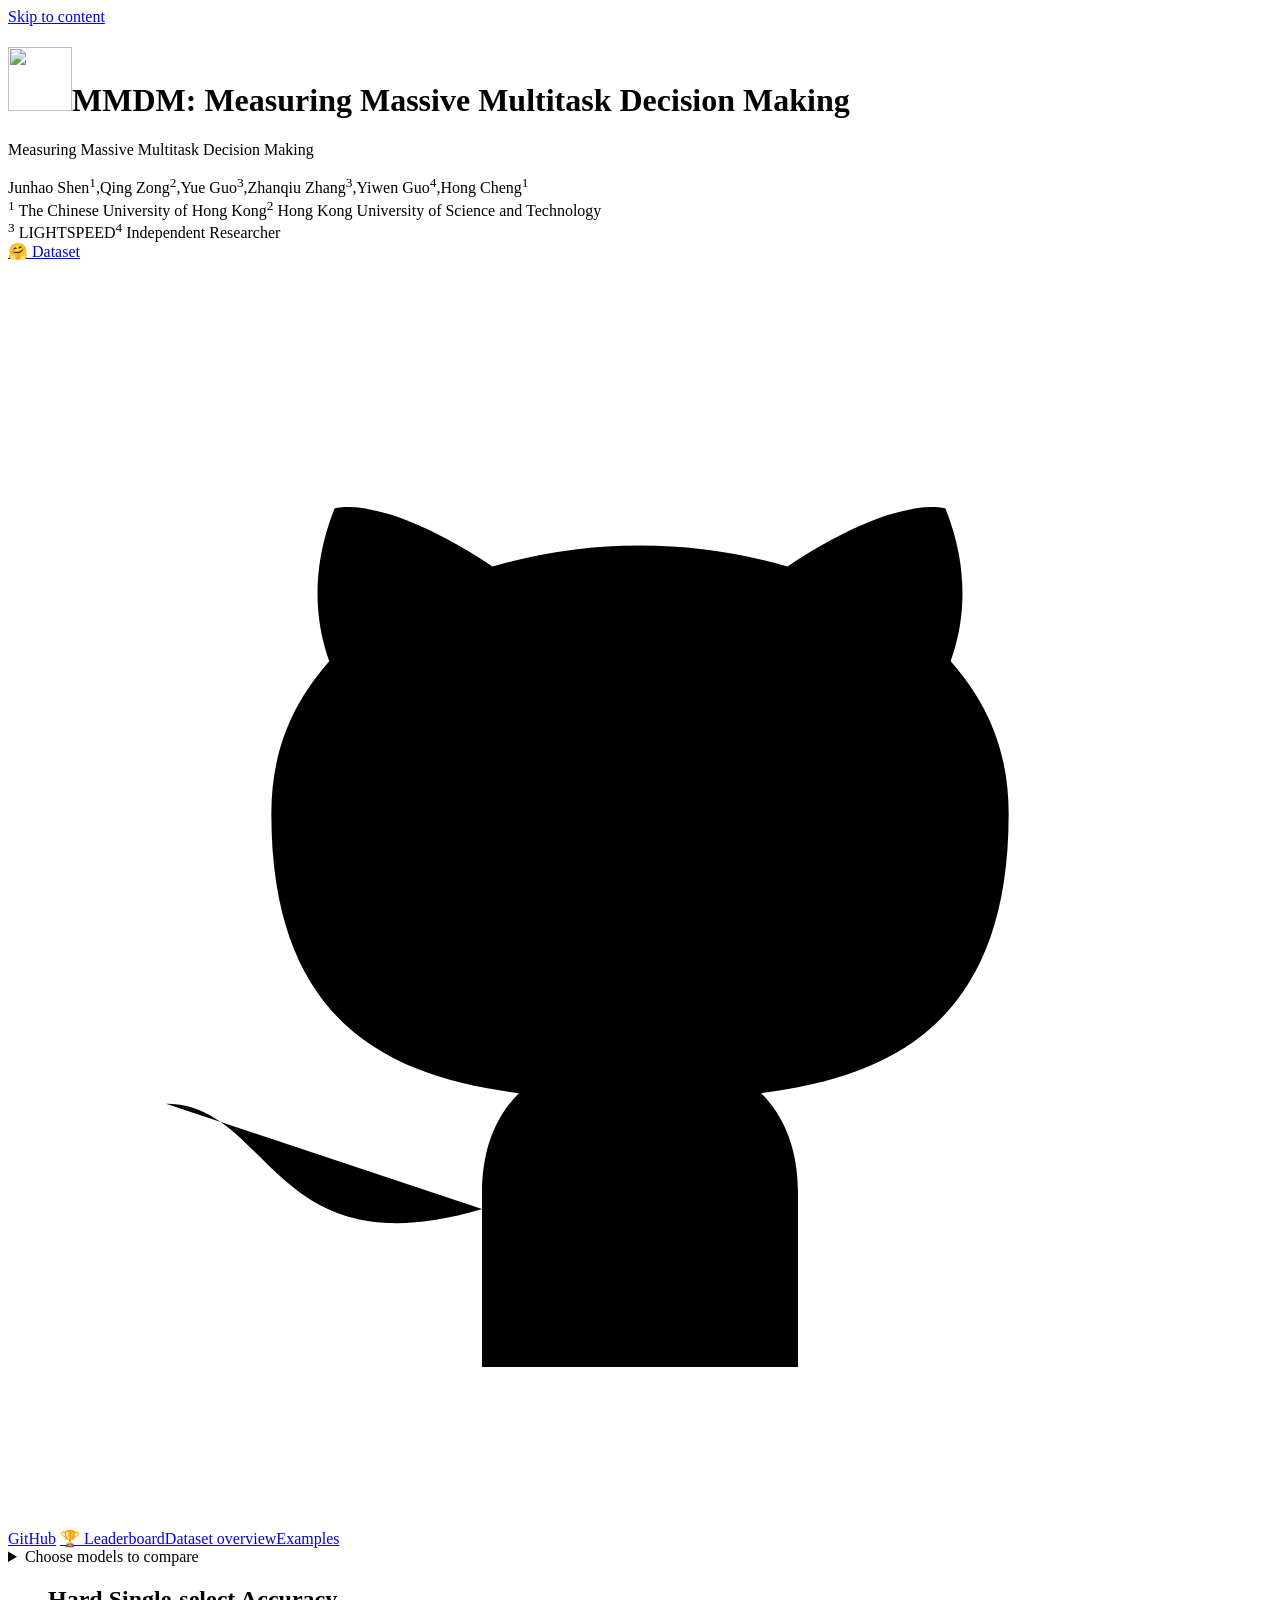
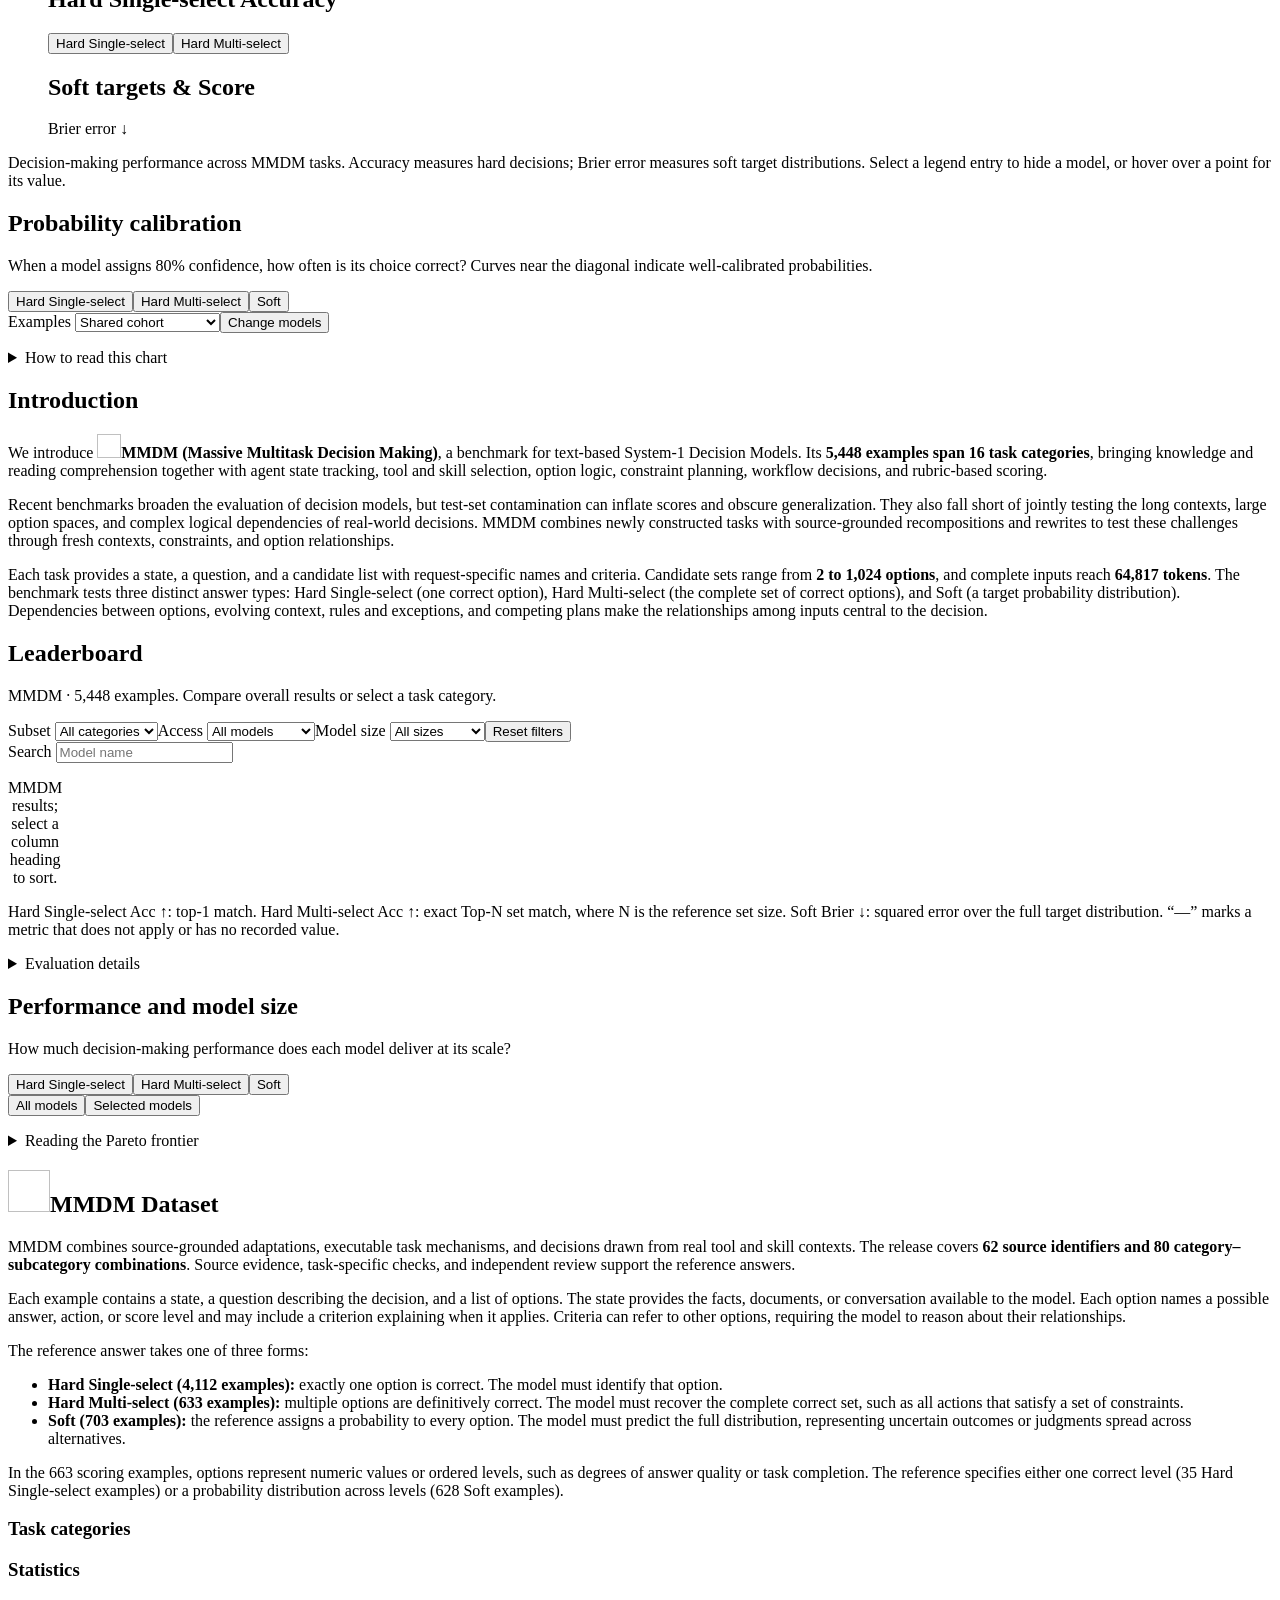
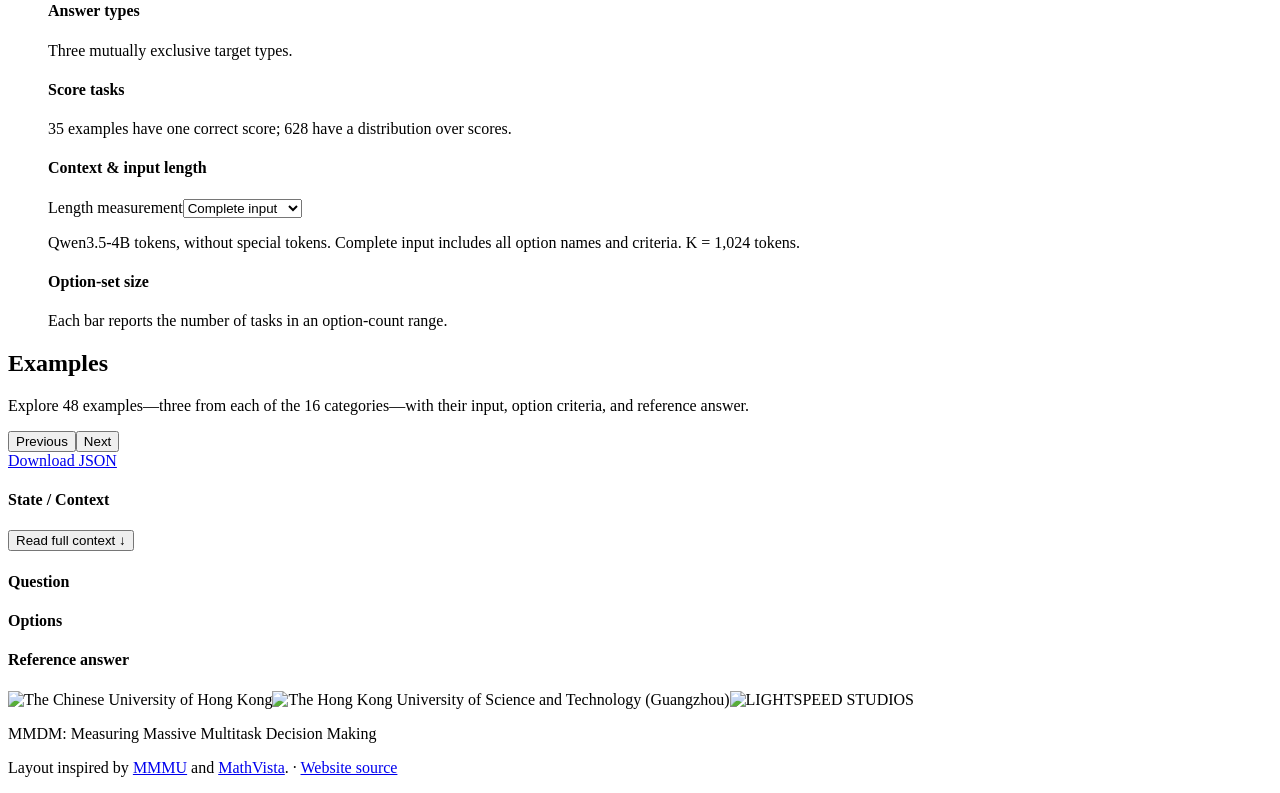
==== templates/index.html @ 2a70b7de "Update completed StartLux results and simplify dataset introduction" ====
<!doctype html>
<html lang="en">
<head>
<meta charset="utf-8"><meta name="viewport" content="width=device-width,initial-scale=1">
<meta name="theme-color" content="#ffffff">
<meta name="description" content="MMDM: Measuring Massive Multitask Decision Making. 5,448 decisions, 16 categories, Hard Single-select, Hard Multi-select and Soft targets.">
<title>MMDM: Measuring Massive Multitask Decision Making</title>
<link id="page-icon" rel="icon" type="image/png">
<style>@@CSS@@</style>
</head>
<body>
<a class="skip-link" href="#main">Skip to content</a>
<main id="main">
<header class="publication-header container">
<h1><img id="main-logo" class="benchmark-logo title-logo" src="@@LOGO@@" alt="" width="64" height="64">MMDM<span class="sr-only">: Measuring Massive Multitask Decision Making</span></h1>
<p class="publication-title">Measuring Massive Multitask Decision Making</p>
<div class="publication-authors" aria-label="Authors">
<span>Junhao Shen<sup>1</sup>,</span><span>Qing Zong<sup>2</sup>,</span><span>Yue Guo<sup>3</sup>,</span><span>Zhanqiu Zhang<sup>3</sup>,</span><span>Yiwen Guo<sup>4</sup>,</span><span>Hong Cheng<sup>1</sup></span>
</div>
<div class="publication-affiliations" aria-label="Author affiliations">
<div class="affiliation-row"><span><sup>1</sup> The Chinese University of Hong Kong</span><span><sup>2</sup> Hong Kong University of Science and Technology</span></div>
<div class="affiliation-row"><span><sup>3</sup> LIGHTSPEED</span><span><sup>4</sup> Independent Researcher</span></div>
</div>
<div class="publication-links">
<a href="https://huggingface.co/datasets/shenjunhao/mmdm" target="_blank" rel="noopener">🤗 Dataset</a>
<a href="https://github.com/mmdm-benchmark/mmdm" target="_blank" rel="noopener"><svg viewBox="0 0 24 24" aria-hidden="true"><path d="M9 18c-4 1.2-4-2-6-2m12 5v-3.3c0-.9-.3-1.5-.7-1.9 2.3-.3 4.7-1.2 4.7-5.3 0-1.2-.4-2.1-1.1-2.9.1-.3.5-1.4-.1-2.9 0 0-.9-.3-3 1.1A10 10 0 0 0 12 5.4a10 10 0 0 0-2.8.4C7.1 4.4 6.2 4.7 6.2 4.7c-.6 1.5-.2 2.6-.1 2.9C5.4 8.4 5 9.3 5 10.5c0 4.1 2.4 5 4.7 5.3-.4.4-.7 1-.7 1.9V21"/></svg> GitHub</a>
<a href="#leaderboard">🏆 Leaderboard</a><a href="#dataset">Dataset overview</a><a href="#examples">Examples</a>
</div>
</header>
<section class="teaser container wide" aria-label="Decision model comparison">
<details class="figure-controls" id="model-picker"><summary><span>Choose models to compare</span><span id="selected-model-count" class="selection-count"></span></summary><p class="picker-help">Select models for the performance and calibration charts. The size comparison also offers an all-model view.</p><div class="model-choices" id="figure-models"></div><button type="button" id="reset-models" class="text-button">Reset to representative models</button></details>
<div class="teaser-plots">
<figure><div class="plot-heading radar-heading"><h2 id="radar-title">Hard Single-select Accuracy</h2><div class="calibration-tabs" role="tablist" aria-label="Radar answer type"><button id="radar-tab-single" type="button" role="tab" data-radar-mode="single" aria-selected="true" aria-controls="radar-panel">Hard Single-select</button><button id="radar-tab-set" type="button" role="tab" data-radar-mode="set" aria-selected="false" aria-controls="radar-panel" tabindex="-1">Hard Multi-select</button></div></div><div id="radar-panel" role="tabpanel" aria-labelledby="radar-tab-single"><div id="radar-chart" class="chart"></div></div></figure>
<figure><div class="plot-heading"><h2>Soft targets &amp; Score</h2><span class="plot-unit">Brier error ↓</span></div><div id="soft-chart" class="chart"></div></figure>
</div>
<div class="model-legend" id="figure-legend" aria-label="Visible models"></div>

<p class="figure-caption">Decision-making performance across MMDM tasks. Accuracy measures hard decisions; Brier error measures soft target distributions. Select a legend entry to hide a model, or hover over a point for its value.</p>
</section>
<section class="section container wide calibration-section" id="calibration">
<h2 id="calibration-title">Probability calibration</h2>
<p id="calibration-description" class="section-description">When a model assigns 80% confidence, how often is its choice correct? Curves near the diagonal indicate well-calibrated probabilities.</p>
<div class="calibration-controls"><div class="calibration-tabs" role="tablist" aria-label="Calibration target type"><button id="cal-tab-hard" type="button" role="tab" data-cal-mode="hard" aria-selected="true" aria-controls="calibration-panel">Hard Single-select</button><button id="cal-tab-set" type="button" role="tab" data-cal-mode="set" aria-selected="false" aria-controls="calibration-panel" tabindex="-1">Hard Multi-select</button><button id="cal-tab-soft" type="button" role="tab" data-cal-mode="soft" aria-selected="false" aria-controls="calibration-panel" tabindex="-1">Soft</button></div><div class="calibration-actions"><label id="calibration-population-control">Examples <select id="calibration-population"><option value="common">Shared cohort</option><option value="all">All eligible per model</option></select></label><button id="calibration-models" type="button" class="text-button">Change models</button></div></div>
<div id="calibration-panel" role="tabpanel" aria-labelledby="cal-tab-hard"><div id="calibration-chart" class="chart calibration-chart"></div></div>
<div id="calibration-legend" class="model-legend" aria-label="Calibration models"></div>
<p id="calibration-readout" class="calibration-readout" aria-live="polite"></p>
<p id="calibration-caption" class="figure-caption"></p>
<details class="protocol"><summary>How to read this chart</summary><div id="calibration-method"><p>Hard Single-select compares the predicted probability of the chosen option with observed accuracy. Soft compares it with the reference probability assigned to that option. Curves below the diagonal indicate overconfidence; curves above it indicate underconfidence.</p><p>Curves use normalized native predictions with a unique highest-probability option. Invalid predictions, grouped outputs, tied maxima and Hard Multi-select tasks are excluded. The shared cohort is fixed by the source evaluation; selecting different curves does not change its membership. Random has no unique top choice and is omitted.</p></div><div id="set-method" hidden><p>Exact set match uses the top N ranked options, where N is the reference set size; all N must be correct. Boundary ties do not receive a correct match. Accuracy includes all 633 Hard Multi-select tasks, including grouped requests and failed requests.</p><p>Top-N balance uses valid native predictions. After normalizing probabilities within the selected top N, balance is 1 − TV(p, Uniform(N)) / (1 − 1/N), averaged across tasks. A value of 100% means equal weight on the selected options; it can be high even when those options are wrong. Hover over a point to see each metric’s denominator.</p></div></details>
</section>
<section class="section container" id="overview">
<h2>Introduction</h2>
<div class="prose">
<p>We introduce <img class="benchmark-logo inline-logo" data-logo alt="" width="24" height="24"><strong>MMDM (Massive Multitask Decision Making)</strong>, a benchmark for text-based System-1 Decision Models. Its <strong>5,448 examples span 16 task categories</strong>, bringing knowledge and reading comprehension together with agent state tracking, tool and skill selection, option logic, constraint planning, workflow decisions, and rubric-based scoring.</p>
<p>Recent benchmarks broaden the evaluation of decision models, but test-set contamination can inflate scores and obscure generalization. They also fall short of jointly testing the long contexts, large option spaces, and complex logical dependencies of real-world decisions. MMDM combines newly constructed tasks with source-grounded recompositions and rewrites to test these challenges through fresh contexts, constraints, and option relationships.</p>
<p>Each task provides a state, a question, and a candidate list with request-specific names and criteria. Candidate sets range from <strong>2 to 1,024 options</strong>, and complete inputs reach <strong>64,817 tokens</strong>. The benchmark tests three distinct answer types: Hard Single-select (one correct option), Hard Multi-select (the complete set of correct options), and Soft (a target probability distribution). Dependencies between options, evolving context, rules and exceptions, and competing plans make the relationships among inputs central to the decision.</p>
<p id="result-summary"></p>
<p id="result-analysis"></p>
</div>
</section>
<section class="section container wide" id="leaderboard">
<h2>Leaderboard</h2>
<p class="section-description">MMDM · 5,448 examples. Compare overall results or select a task category.</p>
<p class="update-date" id="snapshot-date"></p>
<div class="table-controls">
<div class="filter-group"><label>Subset <select id="leader-scope"><option value="overall">All categories</option></select></label><label>Access <select id="leader-access"><option value="all">All models</option><option value="open">Open source</option><option value="closed">Closed source</option></select></label><label>Model size <select id="leader-size"><option value="all">All sizes</option><option value="small">≤ 1B</option><option value="compact">&gt; 1–4B</option><option value="medium">&gt; 4–10B</option><option value="large">&gt; 10–30B</option><option value="xlarge">&gt; 30B</option><option value="unknown">Undisclosed</option></select></label><button id="reset-filters" class="text-button" type="button">Reset filters</button></div>
<label>Search <input type="search" id="model-search" placeholder="Model name" autocomplete="off"></label>
</div>
<p class="subset-description" id="subset-counts"></p>
<div class="table-scroll" role="region" aria-label="Decision model results" tabindex="0"><table id="leaderboard-table"><caption class="sr-only">MMDM results; select a column heading to sort.</caption><thead id="leaderboard-head"></thead><tbody id="leaderboard-body"></tbody></table></div>
<p class="table-status" id="table-status" aria-live="polite"></p>
<p class="metric-note">Hard Single-select Acc ↑: top-1 match. Hard Multi-select Acc ↑: exact Top-N set match, where N is the reference set size. Soft Brier ↓: squared error over the full target distribution. “—” marks a metric that does not apply or has no recorded value.</p>
<details class="protocol"><summary>Evaluation details</summary><div>
<p>Hard accuracy uses every item of the corresponding label type; failed requests count as incorrect. Soft Brier is averaged over each model’s valid, native full-distribution predictions. Hover over a value to see its denominator.</p>
<p>For inputs beyond a model’s context budget, the evaluation retains the question, options, and criteria, and truncates the middle of the state. Large candidate sets use the recorded native or grouped decision protocol.</p>
<p>Open source identifies models with publicly released weights or adapters and inference code; closed source identifies hosted models without a public checkpoint. Sizes follow the reported model or backbone scale in billions of parameters. For mixture-of-experts models, filtering uses total parameters; active parameters are shown separately when reported. Undisclosed sizes remain a separate group.</p>
<p>Random (uniform) reports analytic expected hard accuracy and a uniform probability distribution. Model names link to available model or project pages.</p>
</div></details>
</section>
<section class="section container wide pareto-section" id="model-scale">
<h2>Performance and model size</h2>
<p class="section-description">How much decision-making performance does each model deliver at its scale?</p>
<div class="calibration-controls"><div class="calibration-tabs" role="tablist" aria-label="Size comparison metric"><button id="pareto-tab-single" type="button" role="tab" data-pareto-mode="single" aria-selected="true" aria-controls="pareto-panel">Hard Single-select</button><button id="pareto-tab-set" type="button" role="tab" data-pareto-mode="set" aria-selected="false" aria-controls="pareto-panel" tabindex="-1">Hard Multi-select</button><button id="pareto-tab-soft" type="button" role="tab" data-pareto-mode="soft" aria-selected="false" aria-controls="pareto-panel" tabindex="-1">Soft</button></div><div class="calibration-tabs compact-tabs" role="group" aria-label="Models in size comparison"><button type="button" data-pareto-pool="all" aria-pressed="true">All models</button><button type="button" data-pareto-pool="selected" aria-pressed="false">Selected models</button></div></div>
<div id="pareto-panel" role="tabpanel" aria-labelledby="pareto-tab-single"><div id="pareto-chart" class="chart pareto-chart"></div></div>
<div id="pareto-legend" class="pareto-legend"></div>
<ol id="pareto-frontier-models" class="frontier-models" aria-label="Models on the Pareto frontier"></ol>
<p id="pareto-readout" class="calibration-readout" aria-live="polite"></p>
<p id="pareto-caption" class="figure-caption"></p>
<details class="protocol"><summary>Reading the Pareto frontier</summary><p>A model is on the frontier when no displayed model with a disclosed size is both no larger and at least as accurate (or no worse in Soft Brier), with a strict improvement in one dimension. The frontier is computed separately for each metric. The smooth curve connects measured frontier models; numbered markers identify them below the chart. Lower Soft Brier is better.</p><p>The horizontal axis uses reported total or backbone parameters on a logarithmic scale, including total parameters for mixture-of-experts models. Models with undisclosed sizes appear as horizontal dashed reference lines. Soft Brier uses each model’s valid native predictions, as in the leaderboard.</p></details>
</section>
<section class="section container wide" id="dataset">
<h2><img class="benchmark-logo heading-logo" data-logo alt="" width="42" height="42">MMDM Dataset</h2>
<div class="prose dataset-intro">
<p>MMDM combines source-grounded adaptations, executable task mechanisms, and decisions drawn from real tool and skill contexts. The release covers <strong>62 source identifiers and 80 category–subcategory combinations</strong>. Source evidence, task-specific checks, and independent review support the reference answers.</p>
<p>Each example contains a state, a question describing the decision, and a list of options. The state provides the facts, documents, or conversation available to the model. Each option names a possible answer, action, or score level and may include a criterion explaining when it applies. Criteria can refer to other options, requiring the model to reason about their relationships.</p>
<p>The reference answer takes one of three forms:</p>
<ul class="answer-type-definitions">
<li><strong>Hard Single-select (4,112 examples):</strong> exactly one option is correct. The model must identify that option.</li>
<li><strong>Hard Multi-select (633 examples):</strong> multiple options are definitively correct. The model must recover the complete correct set, such as all actions that satisfy a set of constraints.</li>
<li><strong>Soft (703 examples):</strong> the reference assigns a probability to every option. The model must predict the full distribution, representing uncertain outcomes or judgments spread across alternatives.</li>
</ul>
<p>In the 663 scoring examples, options represent numeric values or ordered levels, such as degrees of answer quality or task completion. The reference specifies either one correct level (35 Hard Single-select examples) or a probability distribution across levels (628 Soft examples).</p>
</div>
<h3>Task categories</h3>
<div id="category-chart" class="category-figure" aria-label="Distribution across 16 task categories"></div>
<h3 class="statistics-heading">Statistics</h3>
<div class="statistics-grid">
<figure class="stat-panel label-panel"><h4>Answer types</h4><div id="label-chart"></div><figcaption>Three mutually exclusive target types.</figcaption></figure>
<figure class="stat-panel"><h4>Score tasks</h4><div id="score-chart"></div><figcaption>35 examples have one correct score; 628 have a distribution over scores.</figcaption></figure>
<figure class="stat-panel"><div class="stat-heading"><h4>Context &amp; input length</h4><label class="sr-only" for="length-kind">Length measurement</label><select id="length-kind"><option value="full_input">Complete input</option><option value="state_question">State + question</option></select></div><div id="context-chart"></div><p class="stat-summary" id="context-summary"></p><figcaption>Qwen3.5-4B tokens, without special tokens. Complete input includes all option names and criteria. K = 1,024 tokens.</figcaption></figure>
<figure class="stat-panel"><div class="stat-heading"><h4>Option-set size</h4></div><div id="option-chart"></div><p class="stat-summary" id="option-summary"></p><figcaption>Each bar reports the number of tasks in an option-count range.</figcaption></figure>
</div>
</section>
<section class="section container" id="examples">
<h2>Examples</h2>
<p class="section-description">Explore 48 examples—three from each of the 16 categories—with their input, option criteria, and reference answer.</p>
<div class="example-controls"><div class="example-pager" role="group" aria-label="Browse all examples"><button id="previous-example" type="button" aria-label="Previous example">Previous</button><span id="example-count" aria-live="polite"></span><button id="next-example" type="button" aria-label="Next example">Next</button></div></div>
<article class="example" id="example-card"><div class="example-header"><div class="example-details" aria-live="polite"><strong id="example-kind"></strong><span id="example-category-name"></span><span id="example-meta"></span></div><a href="#" id="download-example" download>Download JSON</a></div>
<h4>State / Context</h4><div class="state-frame" id="state-frame"><pre id="example-state"></pre></div><button id="expand-state" class="text-button" type="button" aria-expanded="false">Read full context ↓</button>
<h4>Question</h4><p id="example-question"></p><h4>Options</h4><ol id="example-options"></ol>
<div class="example-response"><h4>Reference answer</h4><p id="answer-summary"></p><div id="answer-chart"></div></div>
<p class="example-source" id="example-source"></p>
</article>
</section>
<noscript><p class="container">Enable JavaScript to explore the embedded results, charts, and examples.</p></noscript>
<p class="container" id="load-error" hidden role="alert">The page could not render its embedded data.</p>
</main>
<footer class="container"><div class="institution-logos" aria-label="Institutions"><img class="institution-cuhk" src="@@CUHK@@" alt="The Chinese University of Hong Kong" width="114" height="90"><img class="institution-hkust" src="@@HKUST@@" alt="The Hong Kong University of Science and Technology (Guangzhou)" width="58" height="90"><img class="institution-lightspeed" src="@@LIGHTSPEED@@" alt="LIGHTSPEED STUDIOS" width="340" height="152"></div><p>MMDM: Measuring Massive Multitask Decision Making</p><p>Layout inspired by <a href="https://mmmu-benchmark.github.io/">MMMU</a> and <a href="https://mathvista.github.io/">MathVista</a>. · <a href="https://github.com/mmdm-benchmark/mmdm-benchmark.github.io">Website source</a></p></footer>
<script id="benchmark-data" type="application/json">@@DATA@@</script>
<script>@@HOVERJS@@
@@CHARTJS@@
@@JS@@</script>
</body></html>
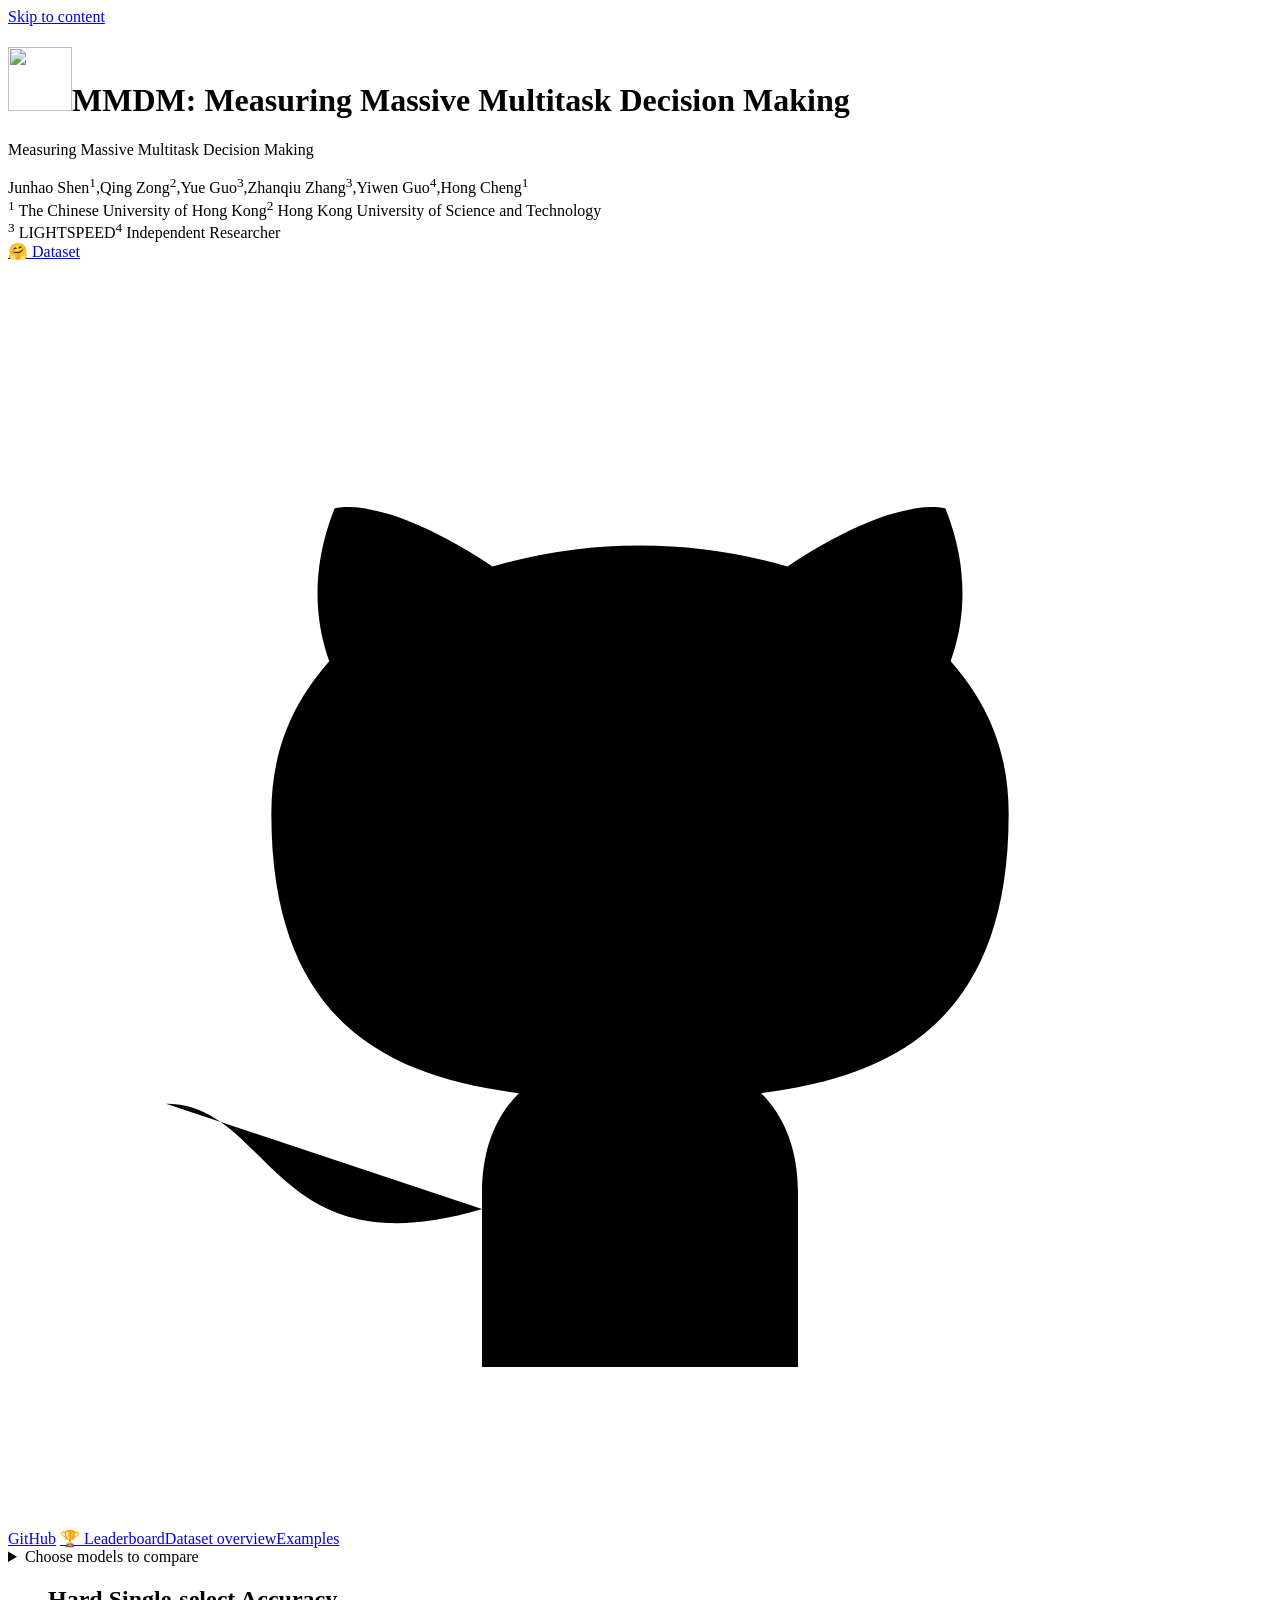
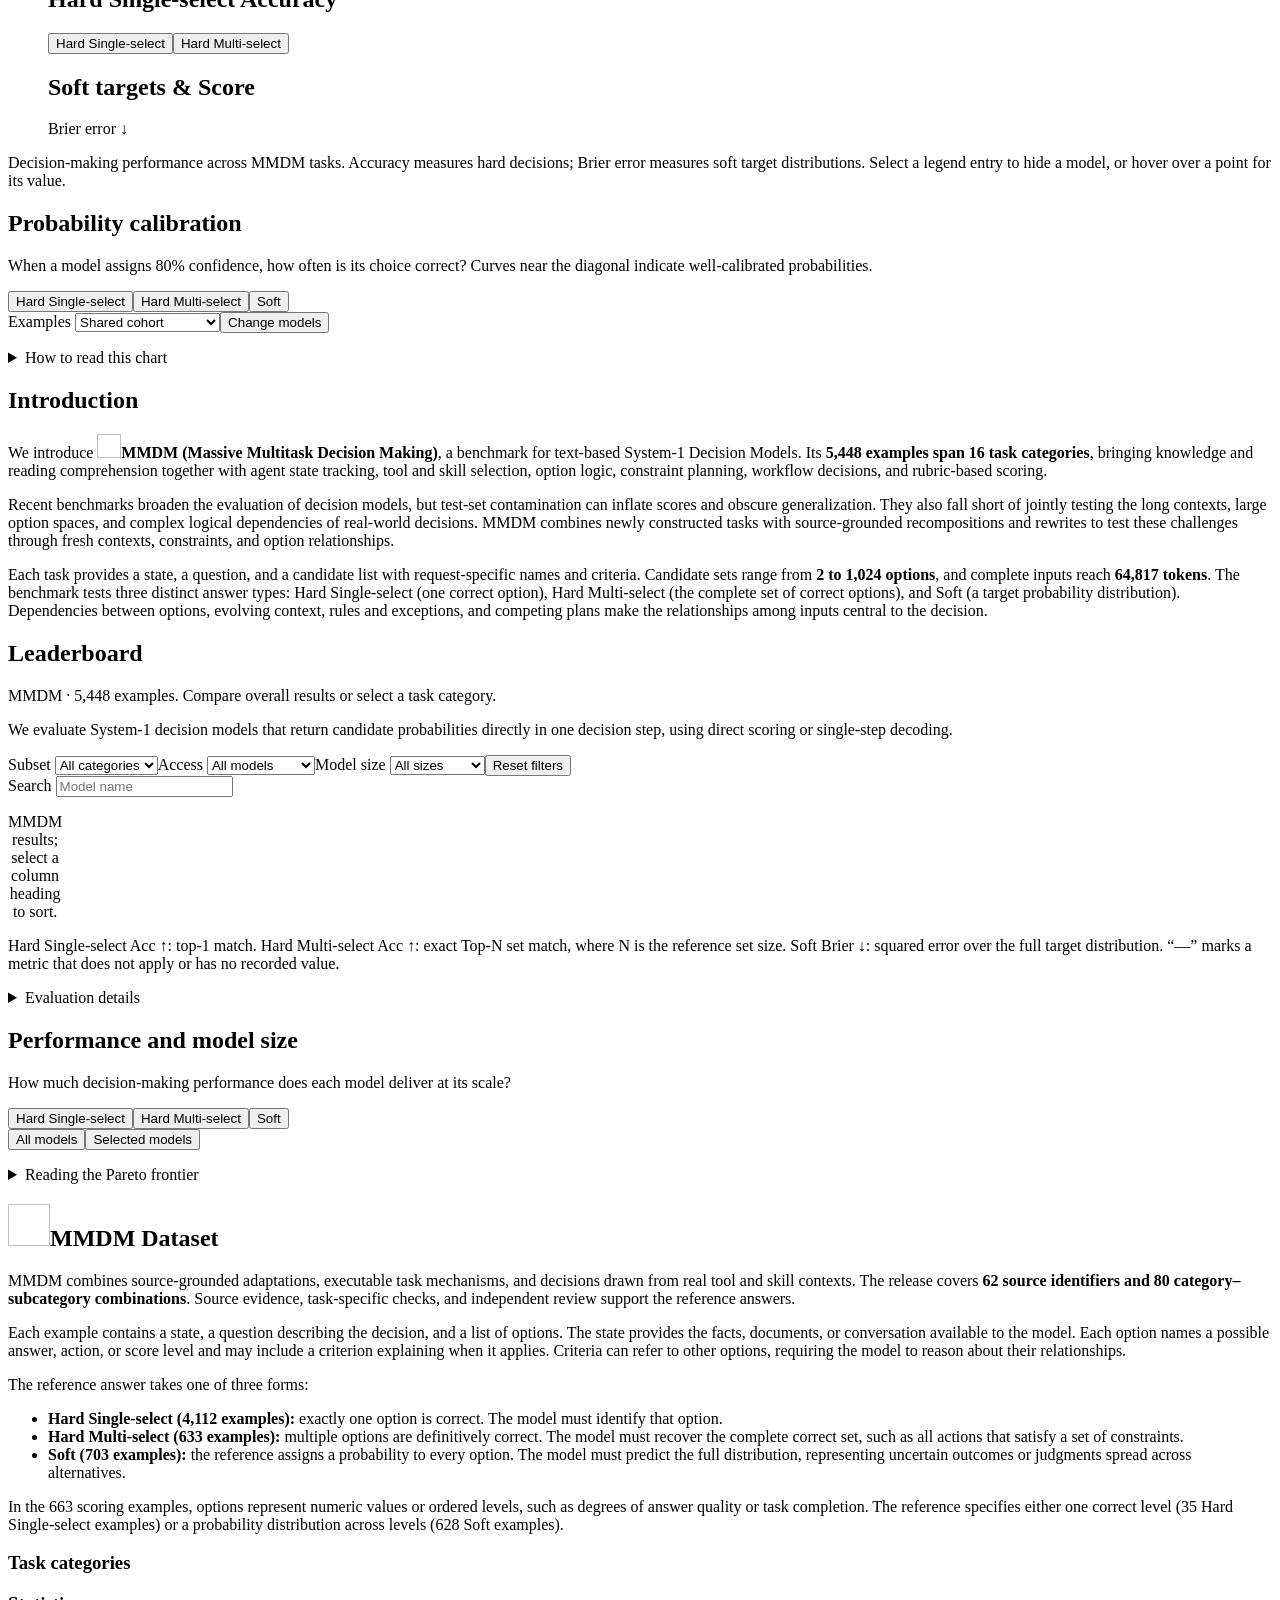
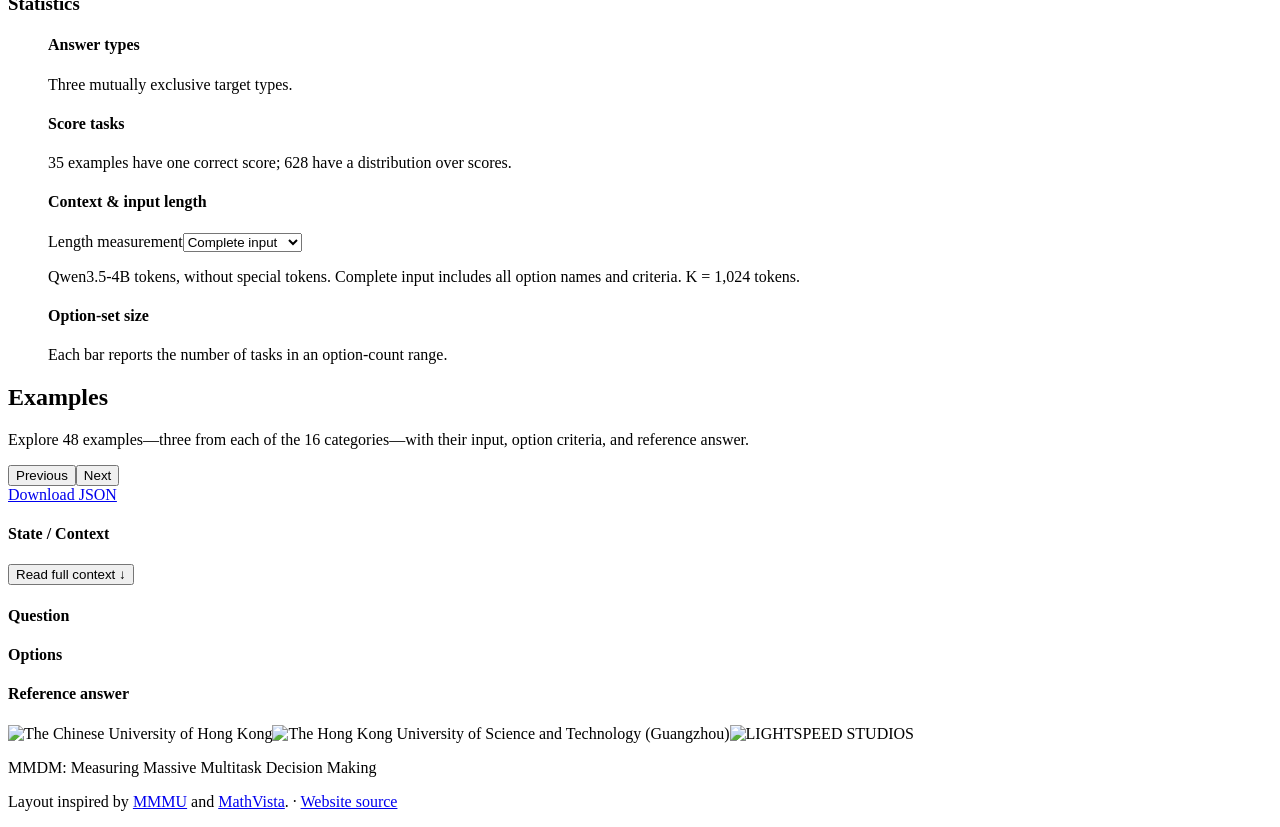
==== commit e035c3d0: "Align evaluation with single-step System-1 model eligibility" ====
--- a/templates/index.html
+++ b/templates/index.html
@@ -60,6 +60,7 @@
 <section class="section container wide" id="leaderboard">
 <h2>Leaderboard</h2>
 <p class="section-description">MMDM · 5,448 examples. Compare overall results or select a task category.</p>
+<p class="section-description">We evaluate System-1 decision models that return candidate probabilities directly in one decision step, using direct scoring or single-step decoding.</p>
 <p class="update-date" id="snapshot-date"></p>
 <div class="table-controls">
 <div class="filter-group"><label>Subset <select id="leader-scope"><option value="overall">All categories</option></select></label><label>Access <select id="leader-access"><option value="all">All models</option><option value="open">Open source</option><option value="closed">Closed source</option></select></label><label>Model size <select id="leader-size"><option value="all">All sizes</option><option value="small">≤ 1B</option><option value="compact">&gt; 1–4B</option><option value="medium">&gt; 4–10B</option><option value="large">&gt; 10–30B</option><option value="xlarge">&gt; 30B</option><option value="unknown">Undisclosed</option></select></label><button id="reset-filters" class="text-button" type="button">Reset filters</button></div>
@@ -70,6 +71,7 @@
 <p class="table-status" id="table-status" aria-live="polite"></p>
 <p class="metric-note">Hard Single-select Acc ↑: top-1 match. Hard Multi-select Acc ↑: exact Top-N set match, where N is the reference set size. Soft Brier ↓: squared error over the full target distribution. “—” marks a metric that does not apply or has no recorded value.</p>
 <details class="protocol"><summary>Evaluation details</summary><div>
+<p><strong>Model selection.</strong> Eligible configurations produce the decision distribution without generating a reasoning trajectory, invoking adaptive thinking, or generating a textual probability vector. This criterion applies to each native model call; the grouped evaluation protocol composes such calls when a candidate catalog exceeds the model’s cap.</p>
 <p>Hard accuracy uses every item of the corresponding label type; failed requests count as incorrect. Soft Brier is averaged over each model’s valid, native full-distribution predictions. Hover over a value to see its denominator.</p>
 <p>For inputs beyond a model’s context budget, the evaluation retains the question, options, and criteria, and truncates the middle of the state. Large candidate sets use the recorded native or grouped decision protocol.</p>
 <p>Open source identifies models with publicly released weights or adapters and inference code; closed source identifies hosted models without a public checkpoint. Sizes follow the reported model or backbone scale in billions of parameters. For mixture-of-experts models, filtering uses total parameters; active parameters are shown separately when reported. Undisclosed sizes remain a separate group.</p>
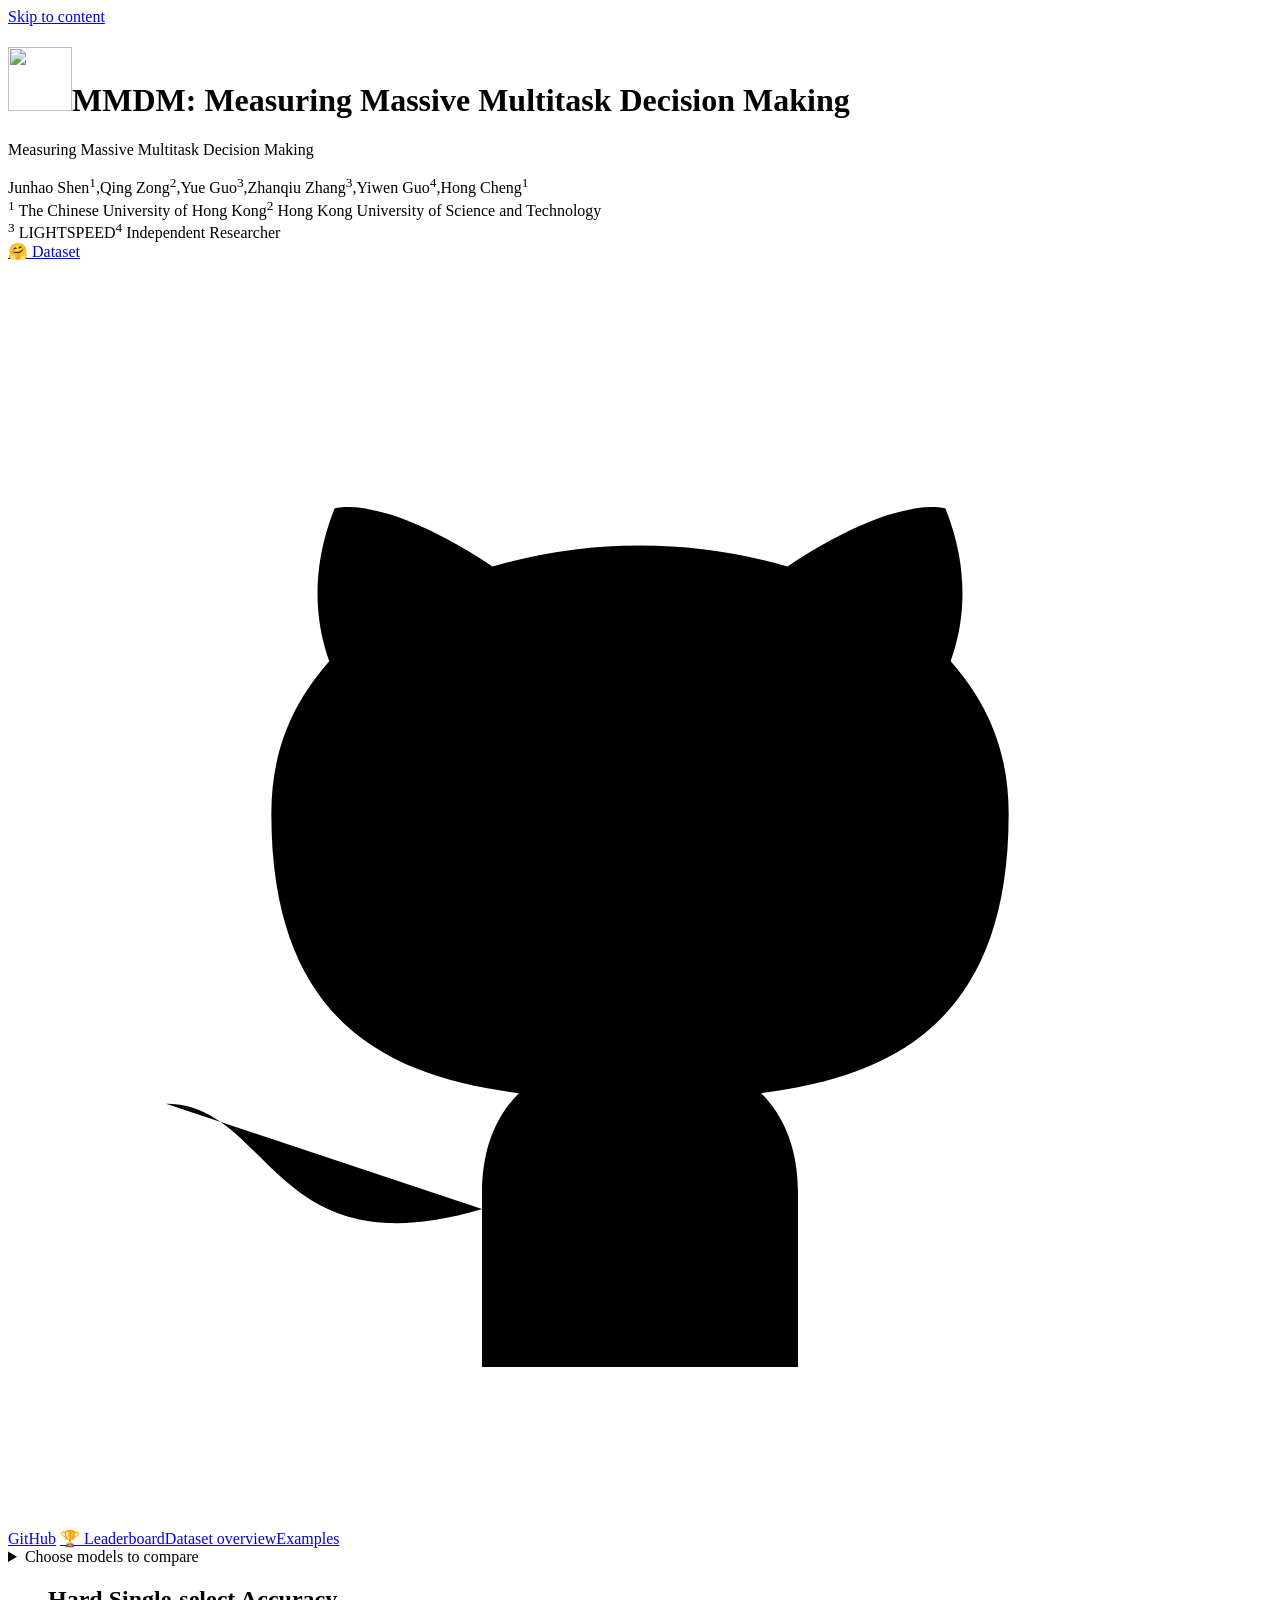
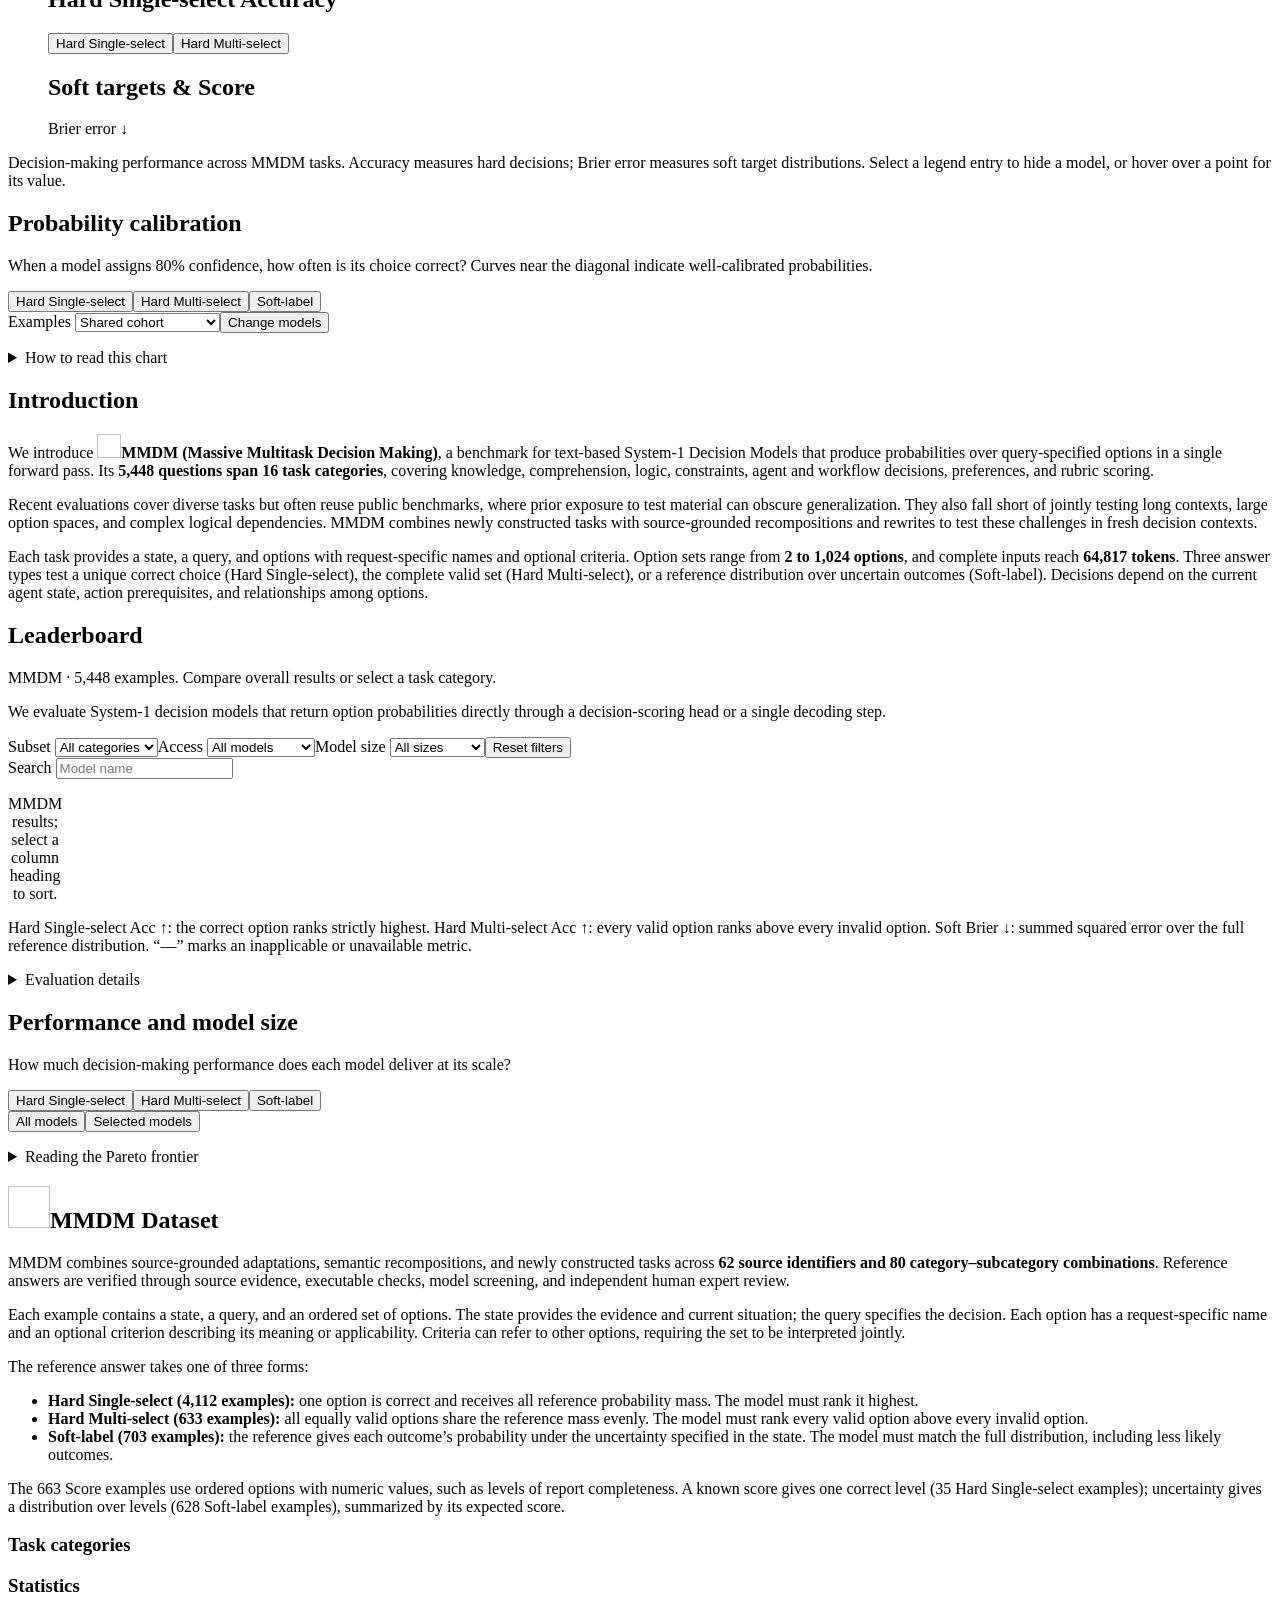
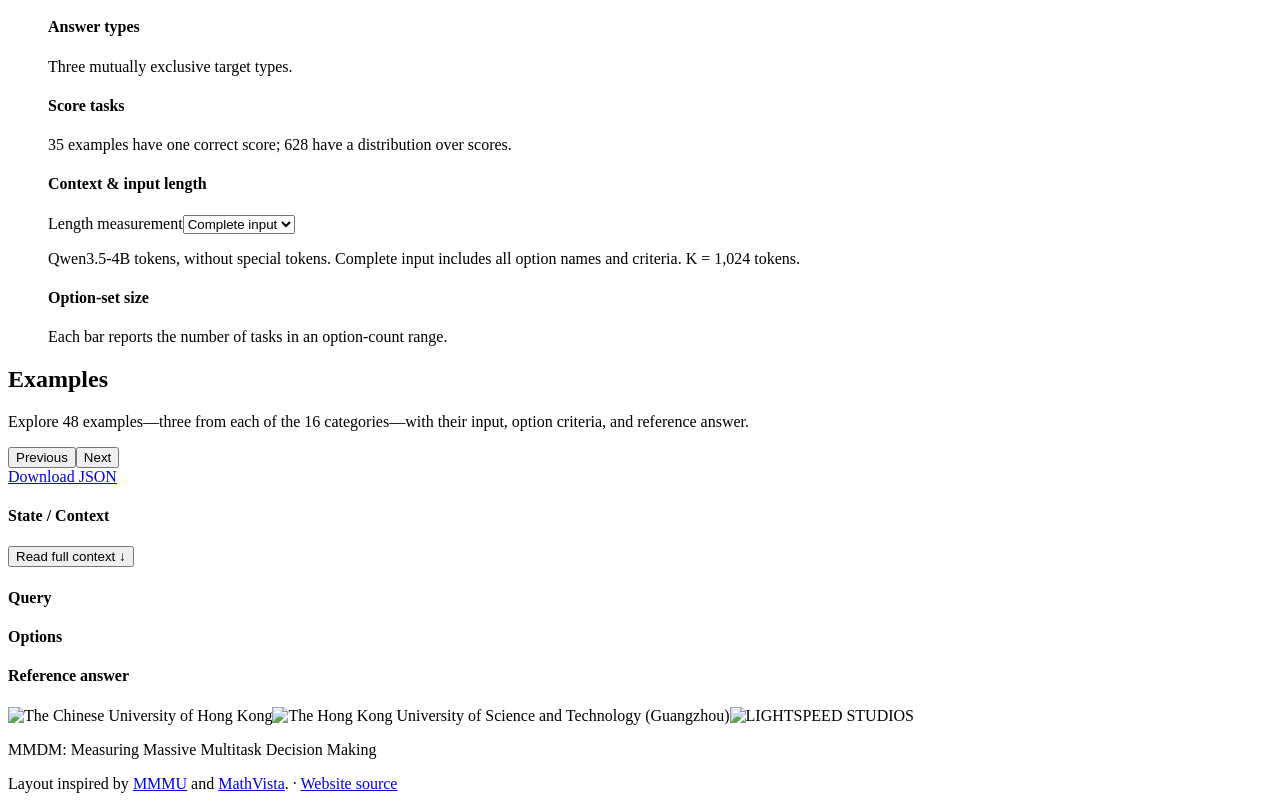
==== commit fd3df89a: "Align existing website descriptions with revised MMDM paper" ====
--- a/templates/index.html
+++ b/templates/index.html
@@ -3,7 +3,7 @@
 <head>
 <meta charset="utf-8"><meta name="viewport" content="width=device-width,initial-scale=1">
 <meta name="theme-color" content="#ffffff">
-<meta name="description" content="MMDM: Measuring Massive Multitask Decision Making. 5,448 decisions, 16 categories, Hard Single-select, Hard Multi-select and Soft targets.">
+<meta name="description" content="MMDM: Measuring Massive Multitask Decision Making. 5,448 decisions, 16 categories, Hard Single-select, Hard Multi-select and Soft-label targets.">
 <title>MMDM: Measuring Massive Multitask Decision Making</title>
 <link id="page-icon" rel="icon" type="image/png">
 <style>@@CSS@@</style>
@@ -40,19 +40,19 @@
 <section class="section container wide calibration-section" id="calibration">
 <h2 id="calibration-title">Probability calibration</h2>
 <p id="calibration-description" class="section-description">When a model assigns 80% confidence, how often is its choice correct? Curves near the diagonal indicate well-calibrated probabilities.</p>
-<div class="calibration-controls"><div class="calibration-tabs" role="tablist" aria-label="Calibration target type"><button id="cal-tab-hard" type="button" role="tab" data-cal-mode="hard" aria-selected="true" aria-controls="calibration-panel">Hard Single-select</button><button id="cal-tab-set" type="button" role="tab" data-cal-mode="set" aria-selected="false" aria-controls="calibration-panel" tabindex="-1">Hard Multi-select</button><button id="cal-tab-soft" type="button" role="tab" data-cal-mode="soft" aria-selected="false" aria-controls="calibration-panel" tabindex="-1">Soft</button></div><div class="calibration-actions"><label id="calibration-population-control">Examples <select id="calibration-population"><option value="common">Shared cohort</option><option value="all">All eligible per model</option></select></label><button id="calibration-models" type="button" class="text-button">Change models</button></div></div>
+<div class="calibration-controls"><div class="calibration-tabs" role="tablist" aria-label="Calibration target type"><button id="cal-tab-hard" type="button" role="tab" data-cal-mode="hard" aria-selected="true" aria-controls="calibration-panel">Hard Single-select</button><button id="cal-tab-set" type="button" role="tab" data-cal-mode="set" aria-selected="false" aria-controls="calibration-panel" tabindex="-1">Hard Multi-select</button><button id="cal-tab-soft" type="button" role="tab" data-cal-mode="soft" aria-selected="false" aria-controls="calibration-panel" tabindex="-1">Soft-label</button></div><div class="calibration-actions"><label id="calibration-population-control">Examples <select id="calibration-population"><option value="common">Shared cohort</option><option value="all">All eligible per model</option></select></label><button id="calibration-models" type="button" class="text-button">Change models</button></div></div>
 <div id="calibration-panel" role="tabpanel" aria-labelledby="cal-tab-hard"><div id="calibration-chart" class="chart calibration-chart"></div></div>
 <div id="calibration-legend" class="model-legend" aria-label="Calibration models"></div>
 <p id="calibration-readout" class="calibration-readout" aria-live="polite"></p>
 <p id="calibration-caption" class="figure-caption"></p>
-<details class="protocol"><summary>How to read this chart</summary><div id="calibration-method"><p>Hard Single-select compares the predicted probability of the chosen option with observed accuracy. Soft compares it with the reference probability assigned to that option. Curves below the diagonal indicate overconfidence; curves above it indicate underconfidence.</p><p>Curves use normalized native predictions with a unique highest-probability option. Invalid predictions, grouped outputs, tied maxima and Hard Multi-select tasks are excluded. The shared cohort is fixed by the source evaluation; selecting different curves does not change its membership. Random has no unique top choice and is omitted.</p></div><div id="set-method" hidden><p>Exact set match uses the top N ranked options, where N is the reference set size; all N must be correct. Boundary ties do not receive a correct match. Accuracy includes all 633 Hard Multi-select tasks, including grouped requests and failed requests.</p><p>Top-N balance uses valid native predictions. After normalizing probabilities within the selected top N, balance is 1 − TV(p, Uniform(N)) / (1 − 1/N), averaged across tasks. A value of 100% means equal weight on the selected options; it can be high even when those options are wrong. Hover over a point to see each metric’s denominator.</p></div></details>
+<details class="protocol"><summary>How to read this chart</summary><div id="calibration-method"><p>Hard Single-select compares the predicted probability of the chosen option with observed accuracy. Soft-label compares it with the reference probability assigned to that option. Curves below the diagonal indicate overconfidence; curves above it indicate underconfidence.</p><p>Curves use normalized native predictions with a unique highest-probability option. Invalid predictions, grouped outputs, tied maxima and Hard Multi-select tasks are excluded. The shared cohort is fixed by the source evaluation; selecting different curves does not change its membership. Random has no unique top choice and is omitted.</p></div><div id="set-method" hidden><p>Exact set match uses the top N ranked options, where N is the reference set size; all N must be correct. Boundary ties do not receive a correct match. Accuracy includes all 633 Hard Multi-select tasks, including grouped requests and failed requests.</p><p>Top-N balance uses valid native predictions. After normalizing probabilities within the selected top N, balance is 1 − TV(p, Uniform(N)) / (1 − 1/N), averaged across tasks. A value of 100% means equal weight on the selected options; it can be high even when those options are wrong. Hover over a point to see each metric’s denominator.</p></div></details>
 </section>
 <section class="section container" id="overview">
 <h2>Introduction</h2>
 <div class="prose">
-<p>We introduce <img class="benchmark-logo inline-logo" data-logo alt="" width="24" height="24"><strong>MMDM (Massive Multitask Decision Making)</strong>, a benchmark for text-based System-1 Decision Models. Its <strong>5,448 examples span 16 task categories</strong>, bringing knowledge and reading comprehension together with agent state tracking, tool and skill selection, option logic, constraint planning, workflow decisions, and rubric-based scoring.</p>
-<p>Recent benchmarks broaden the evaluation of decision models, but test-set contamination can inflate scores and obscure generalization. They also fall short of jointly testing the long contexts, large option spaces, and complex logical dependencies of real-world decisions. MMDM combines newly constructed tasks with source-grounded recompositions and rewrites to test these challenges through fresh contexts, constraints, and option relationships.</p>
-<p>Each task provides a state, a question, and a candidate list with request-specific names and criteria. Candidate sets range from <strong>2 to 1,024 options</strong>, and complete inputs reach <strong>64,817 tokens</strong>. The benchmark tests three distinct answer types: Hard Single-select (one correct option), Hard Multi-select (the complete set of correct options), and Soft (a target probability distribution). Dependencies between options, evolving context, rules and exceptions, and competing plans make the relationships among inputs central to the decision.</p>
+<p>We introduce <img class="benchmark-logo inline-logo" data-logo alt="" width="24" height="24"><strong>MMDM (Massive Multitask Decision Making)</strong>, a benchmark for text-based System-1 Decision Models that produce probabilities over query-specified options in a single forward pass. Its <strong>5,448 questions span 16 task categories</strong>, covering knowledge, comprehension, logic, constraints, agent and workflow decisions, preferences, and rubric scoring.</p>
+<p>Recent evaluations cover diverse tasks but often reuse public benchmarks, where prior exposure to test material can obscure generalization. They also fall short of jointly testing long contexts, large option spaces, and complex logical dependencies. MMDM combines newly constructed tasks with source-grounded recompositions and rewrites to test these challenges in fresh decision contexts.</p>
+<p>Each task provides a state, a query, and options with request-specific names and optional criteria. Option sets range from <strong>2 to 1,024 options</strong>, and complete inputs reach <strong>64,817 tokens</strong>. Three answer types test a unique correct choice (Hard Single-select), the complete valid set (Hard Multi-select), or a reference distribution over uncertain outcomes (Soft-label). Decisions depend on the current agent state, action prerequisites, and relationships among options.</p>
 <p id="result-summary"></p>
 <p id="result-analysis"></p>
 </div>
@@ -60,7 +60,7 @@
 <section class="section container wide" id="leaderboard">
 <h2>Leaderboard</h2>
 <p class="section-description">MMDM · 5,448 examples. Compare overall results or select a task category.</p>
-<p class="section-description">We evaluate System-1 decision models that return candidate probabilities directly in one decision step, using direct scoring or single-step decoding.</p>
+<p class="section-description">We evaluate System-1 decision models that return option probabilities directly through a decision-scoring head or a single decoding step.</p>
 <p class="update-date" id="snapshot-date"></p>
 <div class="table-controls">
 <div class="filter-group"><label>Subset <select id="leader-scope"><option value="overall">All categories</option></select></label><label>Access <select id="leader-access"><option value="all">All models</option><option value="open">Open source</option><option value="closed">Closed source</option></select></label><label>Model size <select id="leader-size"><option value="all">All sizes</option><option value="small">≤ 1B</option><option value="compact">&gt; 1–4B</option><option value="medium">&gt; 4–10B</option><option value="large">&gt; 10–30B</option><option value="xlarge">&gt; 30B</option><option value="unknown">Undisclosed</option></select></label><button id="reset-filters" class="text-button" type="button">Reset filters</button></div>
@@ -69,11 +69,11 @@
 <p class="subset-description" id="subset-counts"></p>
 <div class="table-scroll" role="region" aria-label="Decision model results" tabindex="0"><table id="leaderboard-table"><caption class="sr-only">MMDM results; select a column heading to sort.</caption><thead id="leaderboard-head"></thead><tbody id="leaderboard-body"></tbody></table></div>
 <p class="table-status" id="table-status" aria-live="polite"></p>
-<p class="metric-note">Hard Single-select Acc ↑: top-1 match. Hard Multi-select Acc ↑: exact Top-N set match, where N is the reference set size. Soft Brier ↓: squared error over the full target distribution. “—” marks a metric that does not apply or has no recorded value.</p>
+<p class="metric-note">Hard Single-select Acc ↑: the correct option ranks strictly highest. Hard Multi-select Acc ↑: every valid option ranks above every invalid option. Soft Brier ↓: summed squared error over the full reference distribution. “—” marks an inapplicable or unavailable metric.</p>
 <details class="protocol"><summary>Evaluation details</summary><div>
-<p><strong>Model selection.</strong> Eligible configurations produce the decision distribution without generating a reasoning trajectory, invoking adaptive thinking, or generating a textual probability vector. This criterion applies to each native model call; the grouped evaluation protocol composes such calls when a candidate catalog exceeds the model’s cap.</p>
-<p>Hard accuracy uses every item of the corresponding label type; failed requests count as incorrect. Soft Brier is averaged over each model’s valid, native full-distribution predictions. Hover over a value to see its denominator.</p>
-<p>For inputs beyond a model’s context budget, the evaluation retains the question, options, and criteria, and truncates the middle of the state. Large candidate sets use the recorded native or grouped decision protocol.</p>
+<p><strong>Model selection.</strong> Models return structured option probabilities in a single forward pass, without generated reasoning, adaptive thinking, or textual responses. This applies to each native call; grouped evaluation composes these calls for independent option sets above a model’s cap.</p>
+<p>Hard accuracy includes every question in its track; failed requests and boundary ties count as incorrect. Soft Brier averages valid native full-distribution predictions. Hover over a value to see its denominator.</p>
+<p>Context truncation preserves the query, options, and criteria while removing the middle of the state. Independent option sets can use grouped evaluation; option-dependent and distributional tasks retain the full set. Unsupported inputs count as failures.</p>
 <p>Open source identifies models with publicly released weights or adapters and inference code; closed source identifies hosted models without a public checkpoint. Sizes follow the reported model or backbone scale in billions of parameters. For mixture-of-experts models, filtering uses total parameters; active parameters are shown separately when reported. Undisclosed sizes remain a separate group.</p>
 <p>Random (uniform) reports analytic expected hard accuracy and a uniform probability distribution. Model names link to available model or project pages.</p>
 </div></details>
@@ -81,7 +81,7 @@
 <section class="section container wide pareto-section" id="model-scale">
 <h2>Performance and model size</h2>
 <p class="section-description">How much decision-making performance does each model deliver at its scale?</p>
-<div class="calibration-controls"><div class="calibration-tabs" role="tablist" aria-label="Size comparison metric"><button id="pareto-tab-single" type="button" role="tab" data-pareto-mode="single" aria-selected="true" aria-controls="pareto-panel">Hard Single-select</button><button id="pareto-tab-set" type="button" role="tab" data-pareto-mode="set" aria-selected="false" aria-controls="pareto-panel" tabindex="-1">Hard Multi-select</button><button id="pareto-tab-soft" type="button" role="tab" data-pareto-mode="soft" aria-selected="false" aria-controls="pareto-panel" tabindex="-1">Soft</button></div><div class="calibration-tabs compact-tabs" role="group" aria-label="Models in size comparison"><button type="button" data-pareto-pool="all" aria-pressed="true">All models</button><button type="button" data-pareto-pool="selected" aria-pressed="false">Selected models</button></div></div>
+<div class="calibration-controls"><div class="calibration-tabs" role="tablist" aria-label="Size comparison metric"><button id="pareto-tab-single" type="button" role="tab" data-pareto-mode="single" aria-selected="true" aria-controls="pareto-panel">Hard Single-select</button><button id="pareto-tab-set" type="button" role="tab" data-pareto-mode="set" aria-selected="false" aria-controls="pareto-panel" tabindex="-1">Hard Multi-select</button><button id="pareto-tab-soft" type="button" role="tab" data-pareto-mode="soft" aria-selected="false" aria-controls="pareto-panel" tabindex="-1">Soft-label</button></div><div class="calibration-tabs compact-tabs" role="group" aria-label="Models in size comparison"><button type="button" data-pareto-pool="all" aria-pressed="true">All models</button><button type="button" data-pareto-pool="selected" aria-pressed="false">Selected models</button></div></div>
 <div id="pareto-panel" role="tabpanel" aria-labelledby="pareto-tab-single"><div id="pareto-chart" class="chart pareto-chart"></div></div>
 <div id="pareto-legend" class="pareto-legend"></div>
 <ol id="pareto-frontier-models" class="frontier-models" aria-label="Models on the Pareto frontier"></ol>
@@ -92,15 +92,15 @@
 <section class="section container wide" id="dataset">
 <h2><img class="benchmark-logo heading-logo" data-logo alt="" width="42" height="42">MMDM Dataset</h2>
 <div class="prose dataset-intro">
-<p>MMDM combines source-grounded adaptations, executable task mechanisms, and decisions drawn from real tool and skill contexts. The release covers <strong>62 source identifiers and 80 category–subcategory combinations</strong>. Source evidence, task-specific checks, and independent review support the reference answers.</p>
-<p>Each example contains a state, a question describing the decision, and a list of options. The state provides the facts, documents, or conversation available to the model. Each option names a possible answer, action, or score level and may include a criterion explaining when it applies. Criteria can refer to other options, requiring the model to reason about their relationships.</p>
+<p>MMDM combines source-grounded adaptations, semantic recompositions, and newly constructed tasks across <strong>62 source identifiers and 80 category–subcategory combinations</strong>. Reference answers are verified through source evidence, executable checks, model screening, and independent human expert review.</p>
+<p>Each example contains a state, a query, and an ordered set of options. The state provides the evidence and current situation; the query specifies the decision. Each option has a request-specific name and an optional criterion describing its meaning or applicability. Criteria can refer to other options, requiring the set to be interpreted jointly.</p>
 <p>The reference answer takes one of three forms:</p>
 <ul class="answer-type-definitions">
-<li><strong>Hard Single-select (4,112 examples):</strong> exactly one option is correct. The model must identify that option.</li>
-<li><strong>Hard Multi-select (633 examples):</strong> multiple options are definitively correct. The model must recover the complete correct set, such as all actions that satisfy a set of constraints.</li>
-<li><strong>Soft (703 examples):</strong> the reference assigns a probability to every option. The model must predict the full distribution, representing uncertain outcomes or judgments spread across alternatives.</li>
+<li><strong>Hard Single-select (4,112 examples):</strong> one option is correct and receives all reference probability mass. The model must rank it highest.</li>
+<li><strong>Hard Multi-select (633 examples):</strong> all equally valid options share the reference mass evenly. The model must rank every valid option above every invalid option.</li>
+<li><strong>Soft-label (703 examples):</strong> the reference gives each outcome’s probability under the uncertainty specified in the state. The model must match the full distribution, including less likely outcomes.</li>
 </ul>
-<p>In the 663 scoring examples, options represent numeric values or ordered levels, such as degrees of answer quality or task completion. The reference specifies either one correct level (35 Hard Single-select examples) or a probability distribution across levels (628 Soft examples).</p>
+<p>The 663 Score examples use ordered options with numeric values, such as levels of report completeness. A known score gives one correct level (35 Hard Single-select examples); uncertainty gives a distribution over levels (628 Soft-label examples), summarized by its expected score.</p>
 </div>
 <h3>Task categories</h3>
 <div id="category-chart" class="category-figure" aria-label="Distribution across 16 task categories"></div>
@@ -108,7 +108,7 @@
 <div class="statistics-grid">
 <figure class="stat-panel label-panel"><h4>Answer types</h4><div id="label-chart"></div><figcaption>Three mutually exclusive target types.</figcaption></figure>
 <figure class="stat-panel"><h4>Score tasks</h4><div id="score-chart"></div><figcaption>35 examples have one correct score; 628 have a distribution over scores.</figcaption></figure>
-<figure class="stat-panel"><div class="stat-heading"><h4>Context &amp; input length</h4><label class="sr-only" for="length-kind">Length measurement</label><select id="length-kind"><option value="full_input">Complete input</option><option value="state_question">State + question</option></select></div><div id="context-chart"></div><p class="stat-summary" id="context-summary"></p><figcaption>Qwen3.5-4B tokens, without special tokens. Complete input includes all option names and criteria. K = 1,024 tokens.</figcaption></figure>
+<figure class="stat-panel"><div class="stat-heading"><h4>Context &amp; input length</h4><label class="sr-only" for="length-kind">Length measurement</label><select id="length-kind"><option value="full_input">Complete input</option><option value="state_question">State + query</option></select></div><div id="context-chart"></div><p class="stat-summary" id="context-summary"></p><figcaption>Qwen3.5-4B tokens, without special tokens. Complete input includes all option names and criteria. K = 1,024 tokens.</figcaption></figure>
 <figure class="stat-panel"><div class="stat-heading"><h4>Option-set size</h4></div><div id="option-chart"></div><p class="stat-summary" id="option-summary"></p><figcaption>Each bar reports the number of tasks in an option-count range.</figcaption></figure>
 </div>
 </section>
@@ -118,7 +118,7 @@
 <div class="example-controls"><div class="example-pager" role="group" aria-label="Browse all examples"><button id="previous-example" type="button" aria-label="Previous example">Previous</button><span id="example-count" aria-live="polite"></span><button id="next-example" type="button" aria-label="Next example">Next</button></div></div>
 <article class="example" id="example-card"><div class="example-header"><div class="example-details" aria-live="polite"><strong id="example-kind"></strong><span id="example-category-name"></span><span id="example-meta"></span></div><a href="#" id="download-example" download>Download JSON</a></div>
 <h4>State / Context</h4><div class="state-frame" id="state-frame"><pre id="example-state"></pre></div><button id="expand-state" class="text-button" type="button" aria-expanded="false">Read full context ↓</button>
-<h4>Question</h4><p id="example-question"></p><h4>Options</h4><ol id="example-options"></ol>
+<h4>Query</h4><p id="example-question"></p><h4>Options</h4><ol id="example-options"></ol>
 <div class="example-response"><h4>Reference answer</h4><p id="answer-summary"></p><div id="answer-chart"></div></div>
 <p class="example-source" id="example-source"></p>
 </article>
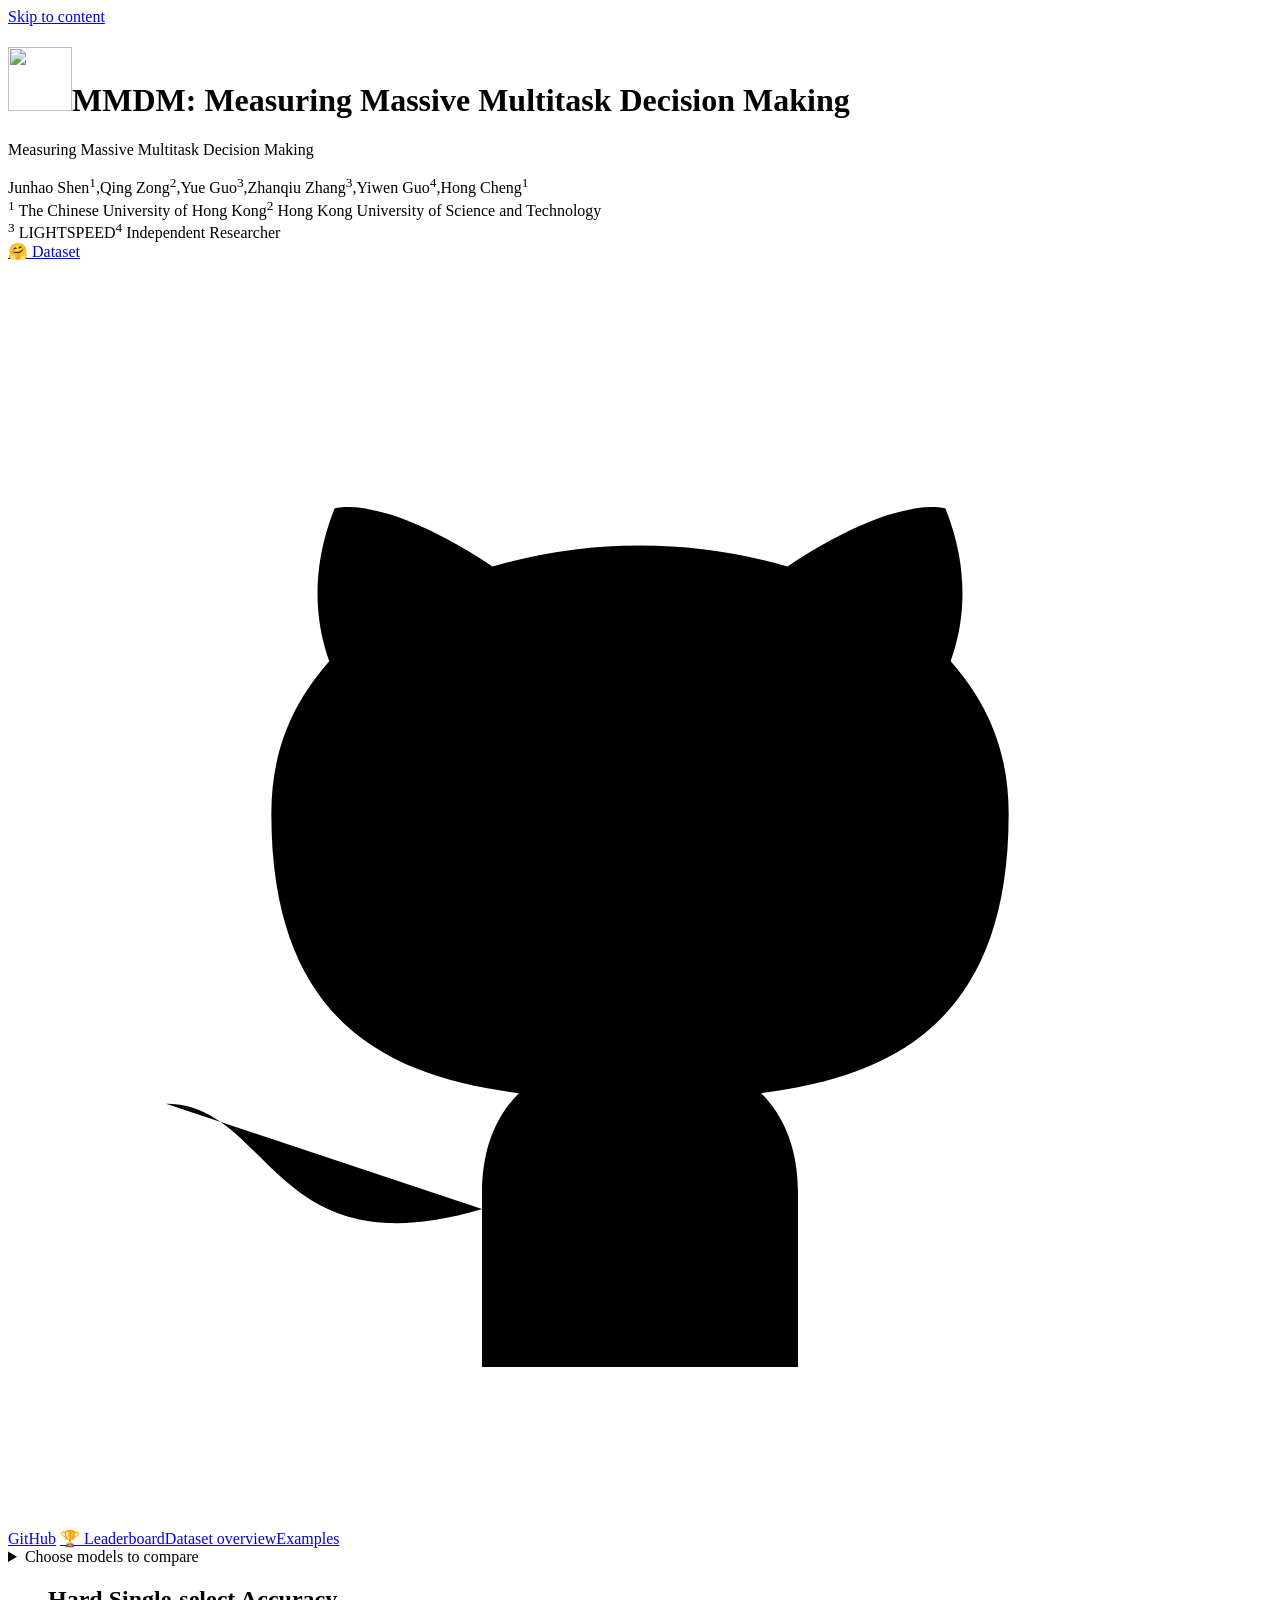
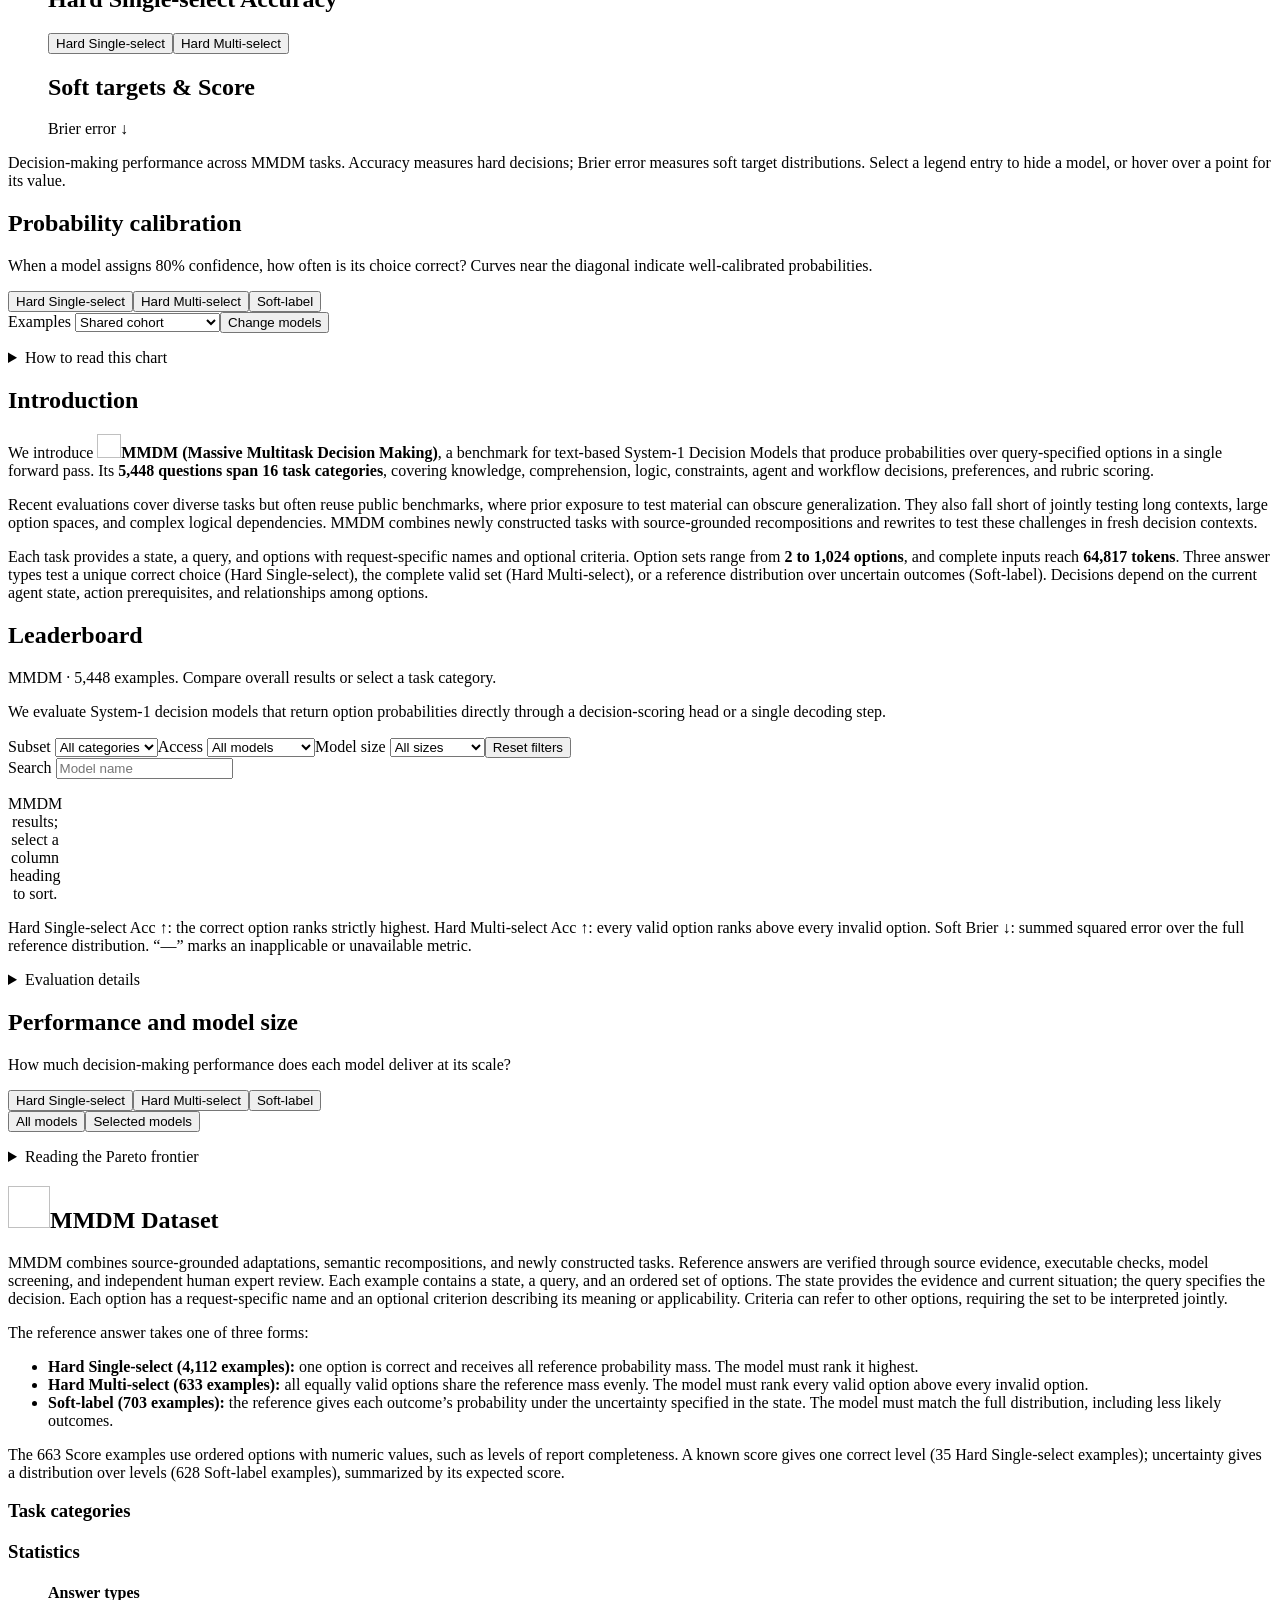
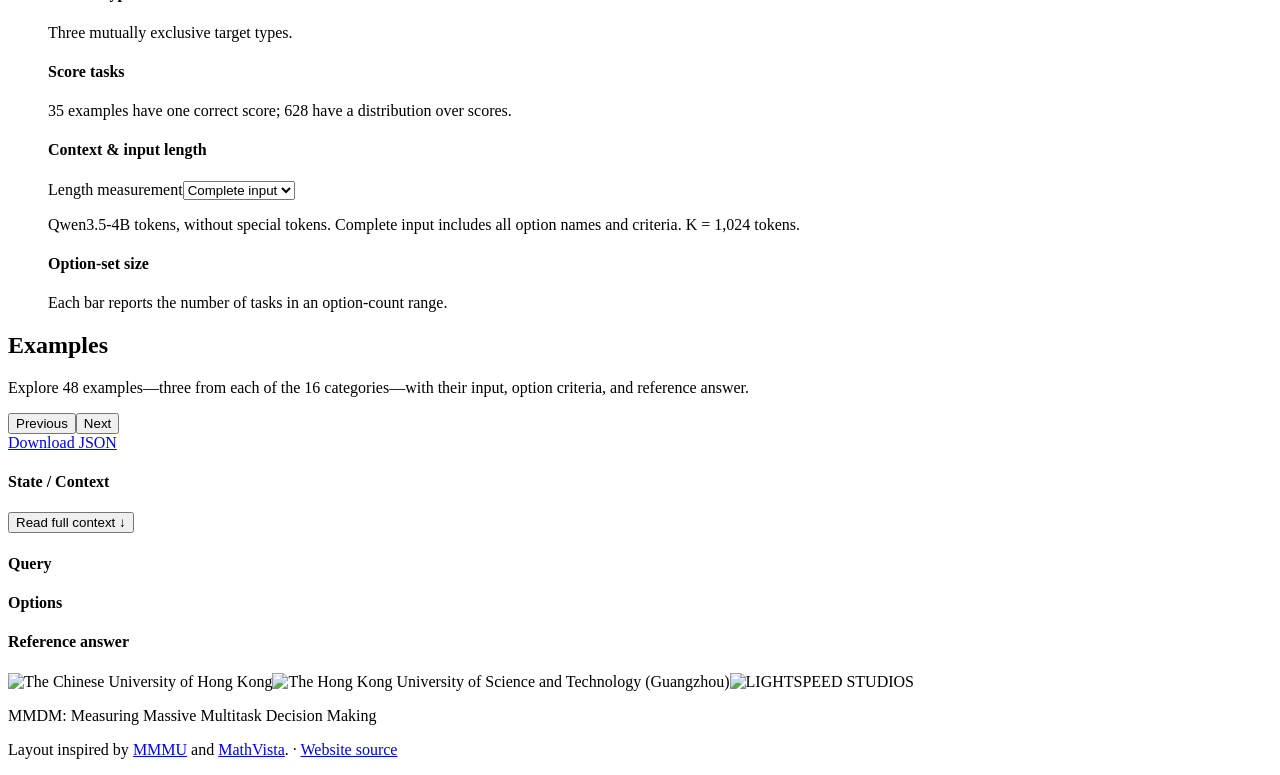
==== commit d447a307: "Simplify dataset introduction and merge input description" ====
--- a/templates/index.html
+++ b/templates/index.html
@@ -92,8 +92,7 @@
 <section class="section container wide" id="dataset">
 <h2><img class="benchmark-logo heading-logo" data-logo alt="" width="42" height="42">MMDM Dataset</h2>
 <div class="prose dataset-intro">
-<p>MMDM combines source-grounded adaptations, semantic recompositions, and newly constructed tasks across <strong>62 source identifiers and 80 category–subcategory combinations</strong>. Reference answers are verified through source evidence, executable checks, model screening, and independent human expert review.</p>
-<p>Each example contains a state, a query, and an ordered set of options. The state provides the evidence and current situation; the query specifies the decision. Each option has a request-specific name and an optional criterion describing its meaning or applicability. Criteria can refer to other options, requiring the set to be interpreted jointly.</p>
+<p>MMDM combines source-grounded adaptations, semantic recompositions, and newly constructed tasks. Reference answers are verified through source evidence, executable checks, model screening, and independent human expert review. Each example contains a state, a query, and an ordered set of options. The state provides the evidence and current situation; the query specifies the decision. Each option has a request-specific name and an optional criterion describing its meaning or applicability. Criteria can refer to other options, requiring the set to be interpreted jointly.</p>
 <p>The reference answer takes one of three forms:</p>
 <ul class="answer-type-definitions">
 <li><strong>Hard Single-select (4,112 examples):</strong> one option is correct and receives all reference probability mass. The model must rank it highest.</li>
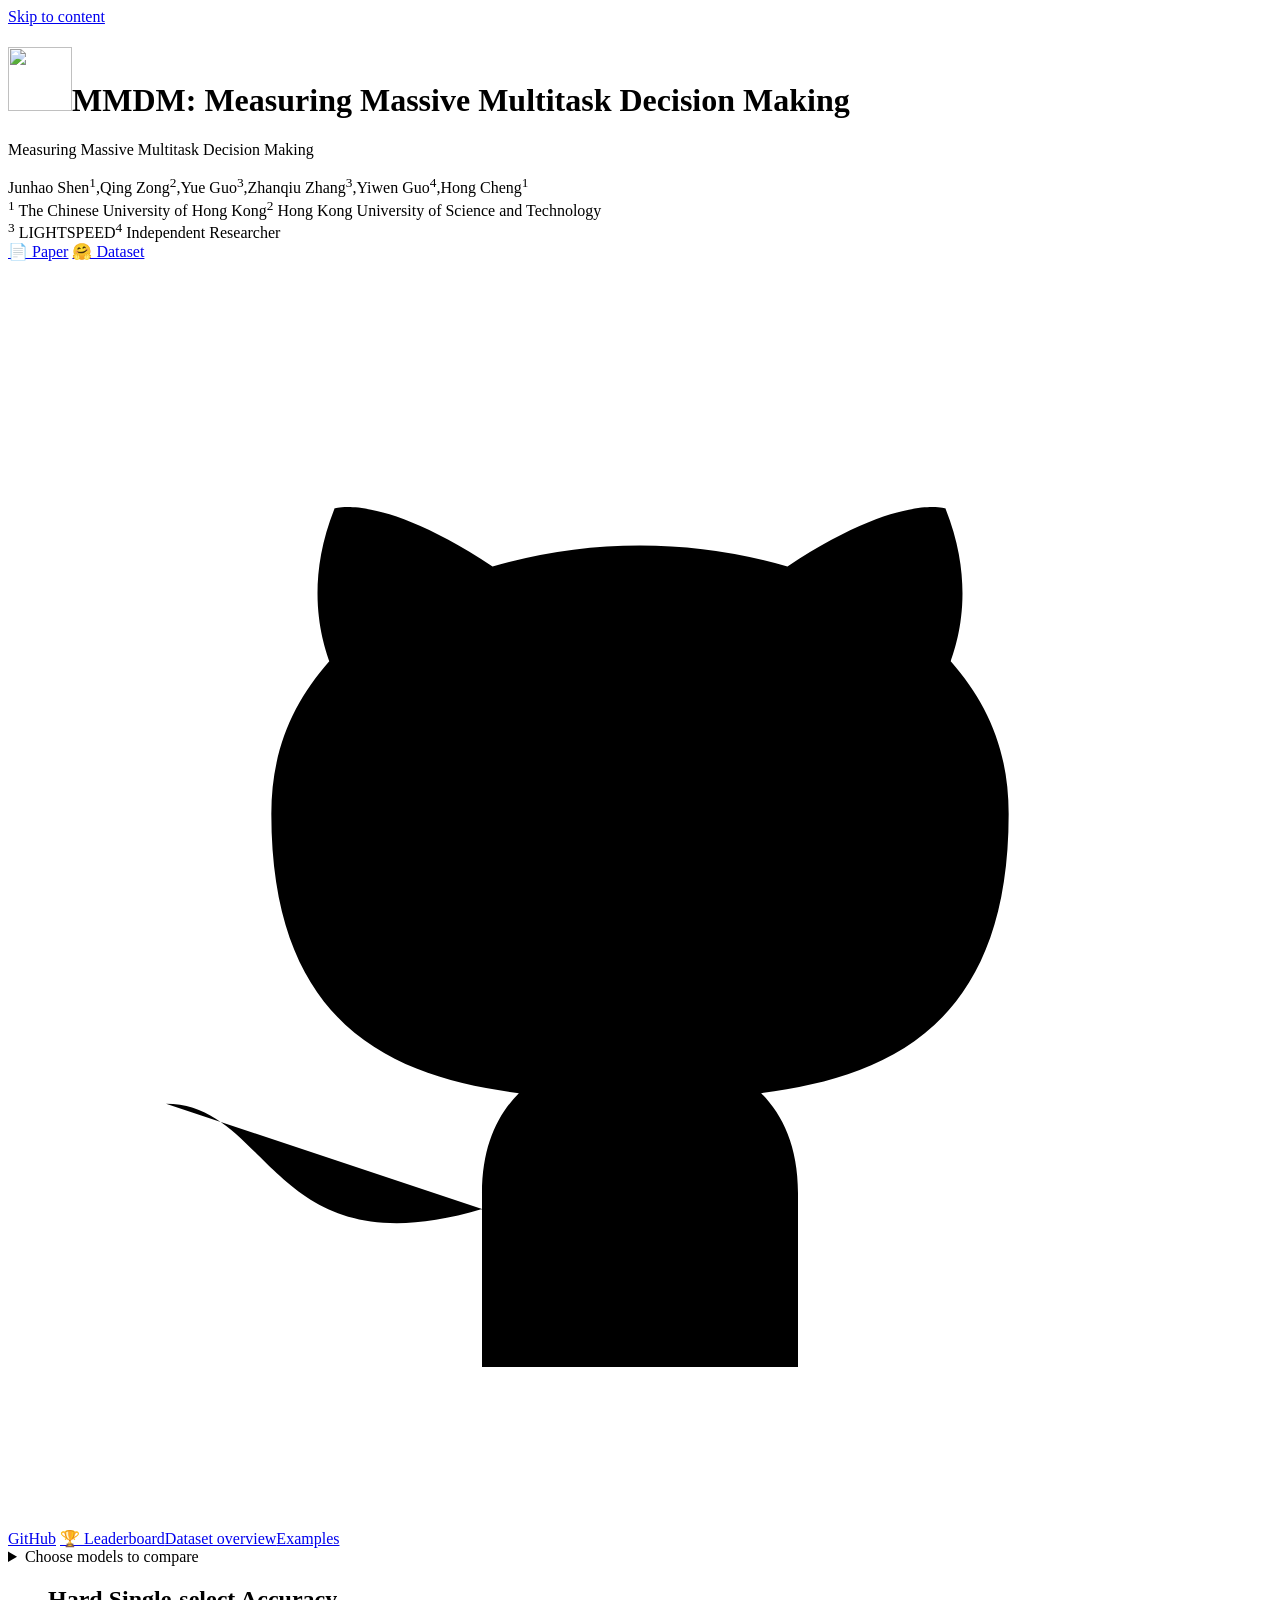
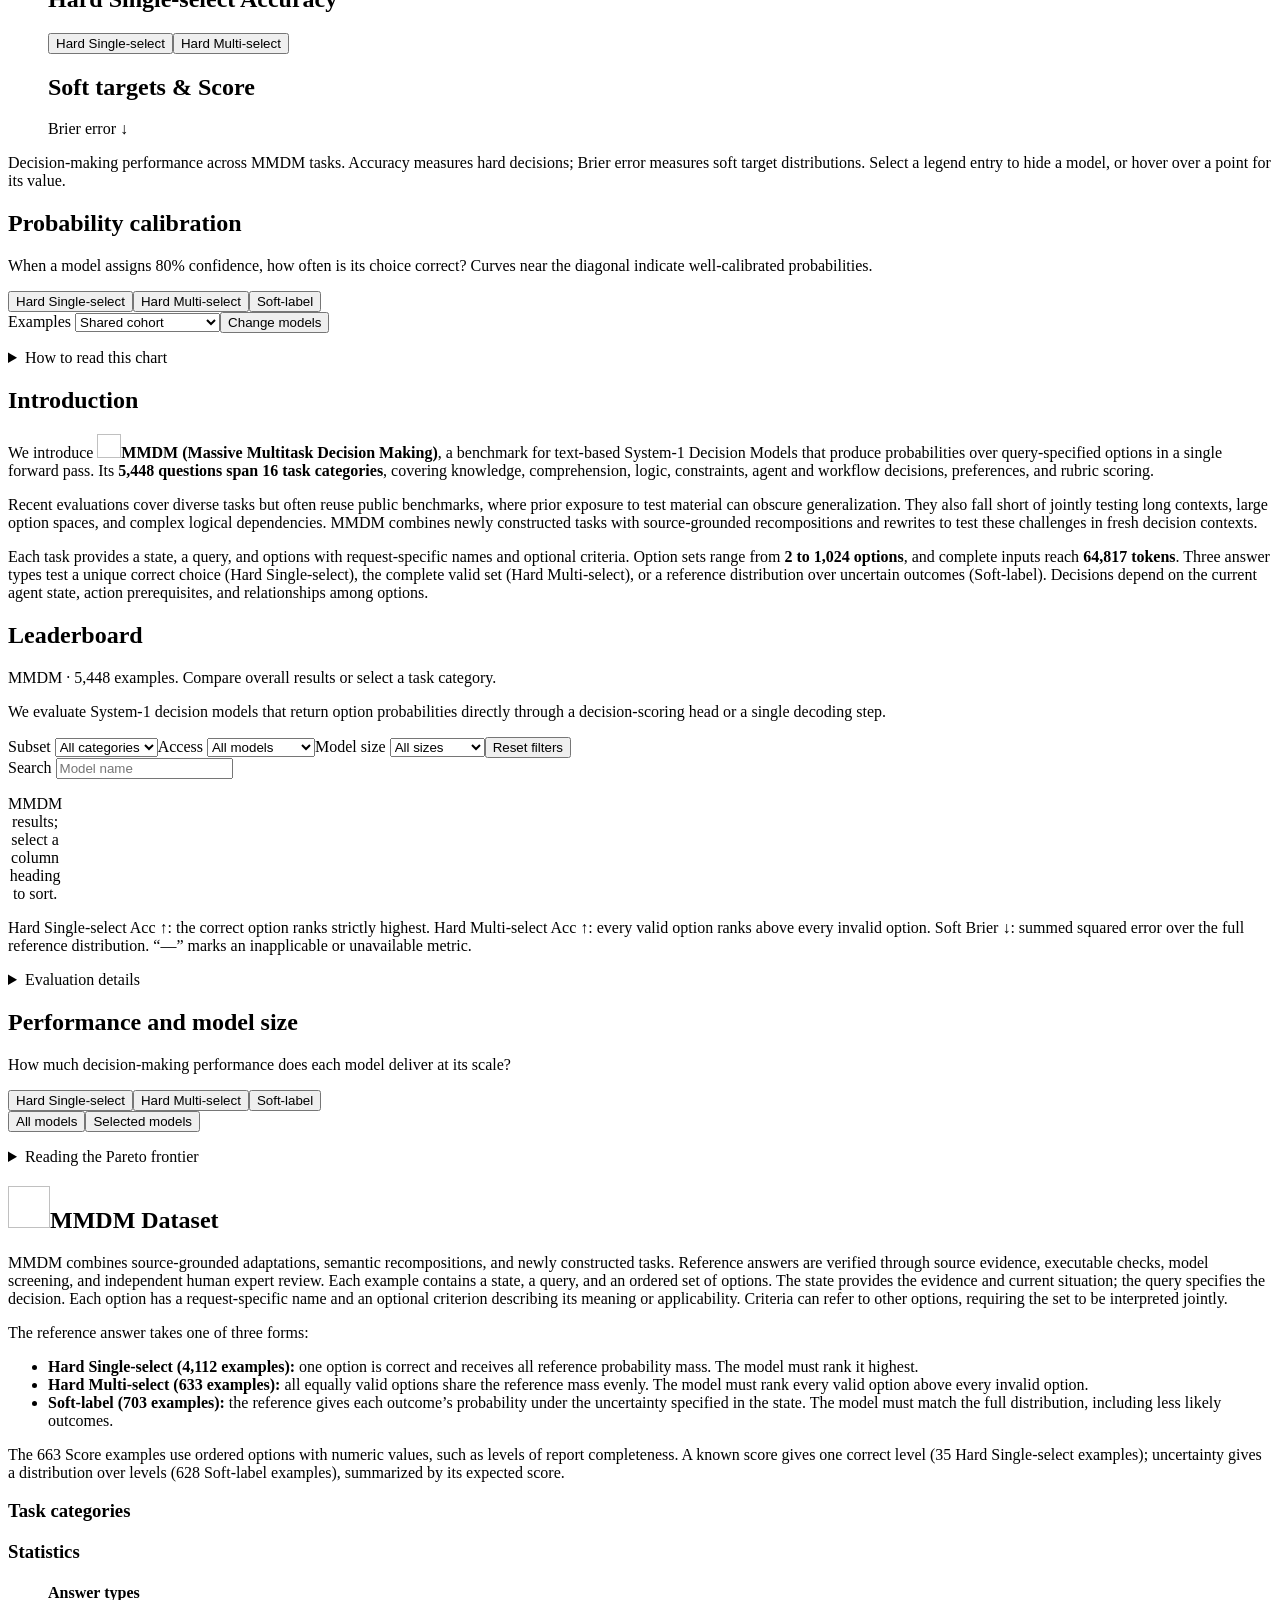
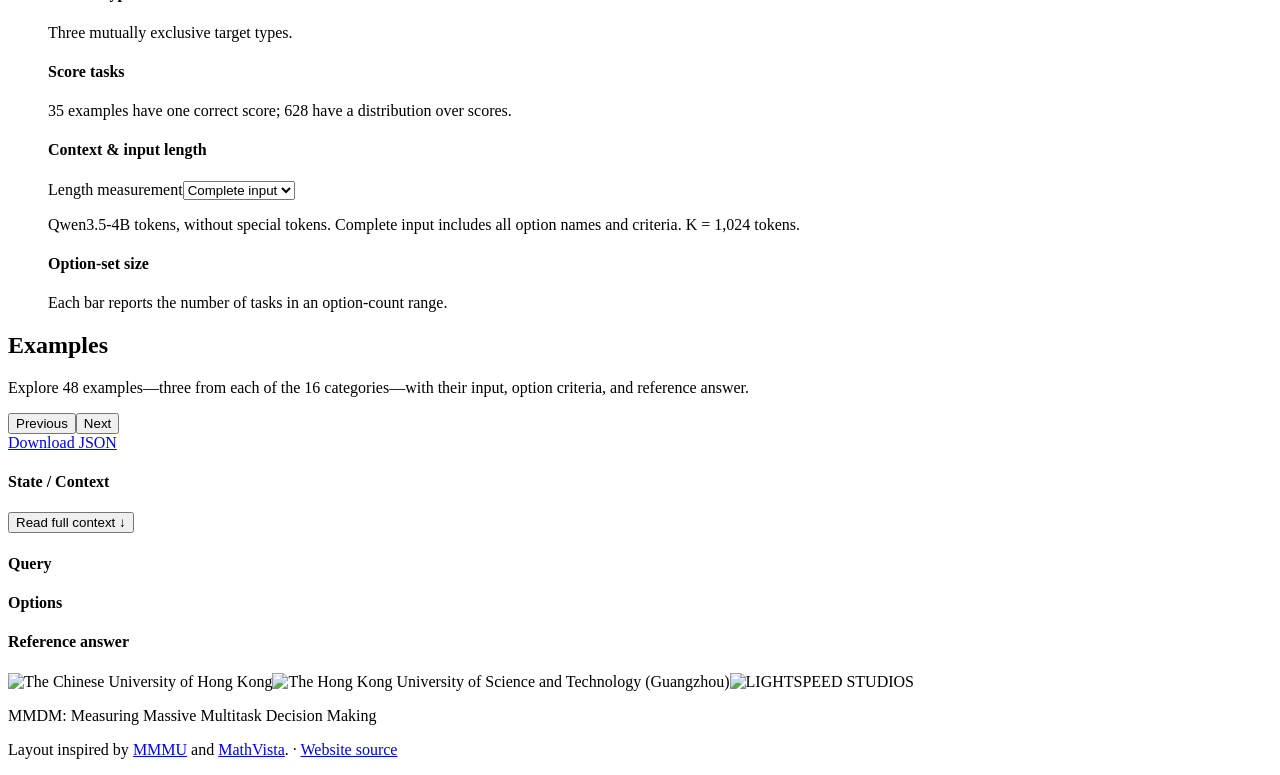
==== commit 58782a95: "Link the MMDM paper from the homepage" ====
--- a/templates/index.html
+++ b/templates/index.html
@@ -22,6 +22,7 @@
 <div class="affiliation-row"><span><sup>3</sup> LIGHTSPEED</span><span><sup>4</sup> Independent Researcher</span></div>
 </div>
 <div class="publication-links">
+<a href="https://arxiv.org/abs/2611.14309" target="_blank" rel="noopener"><span aria-hidden="true">📄</span> Paper</a>
 <a href="https://huggingface.co/datasets/shenjunhao/mmdm" target="_blank" rel="noopener">🤗 Dataset</a>
 <a href="https://github.com/mmdm-benchmark/mmdm" target="_blank" rel="noopener"><svg viewBox="0 0 24 24" aria-hidden="true"><path d="M9 18c-4 1.2-4-2-6-2m12 5v-3.3c0-.9-.3-1.5-.7-1.9 2.3-.3 4.7-1.2 4.7-5.3 0-1.2-.4-2.1-1.1-2.9.1-.3.5-1.4-.1-2.9 0 0-.9-.3-3 1.1A10 10 0 0 0 12 5.4a10 10 0 0 0-2.8.4C7.1 4.4 6.2 4.7 6.2 4.7c-.6 1.5-.2 2.6-.1 2.9C5.4 8.4 5 9.3 5 10.5c0 4.1 2.4 5 4.7 5.3-.4.4-.7 1-.7 1.9V21"/></svg> GitHub</a>
 <a href="#leaderboard">🏆 Leaderboard</a><a href="#dataset">Dataset overview</a><a href="#examples">Examples</a>
